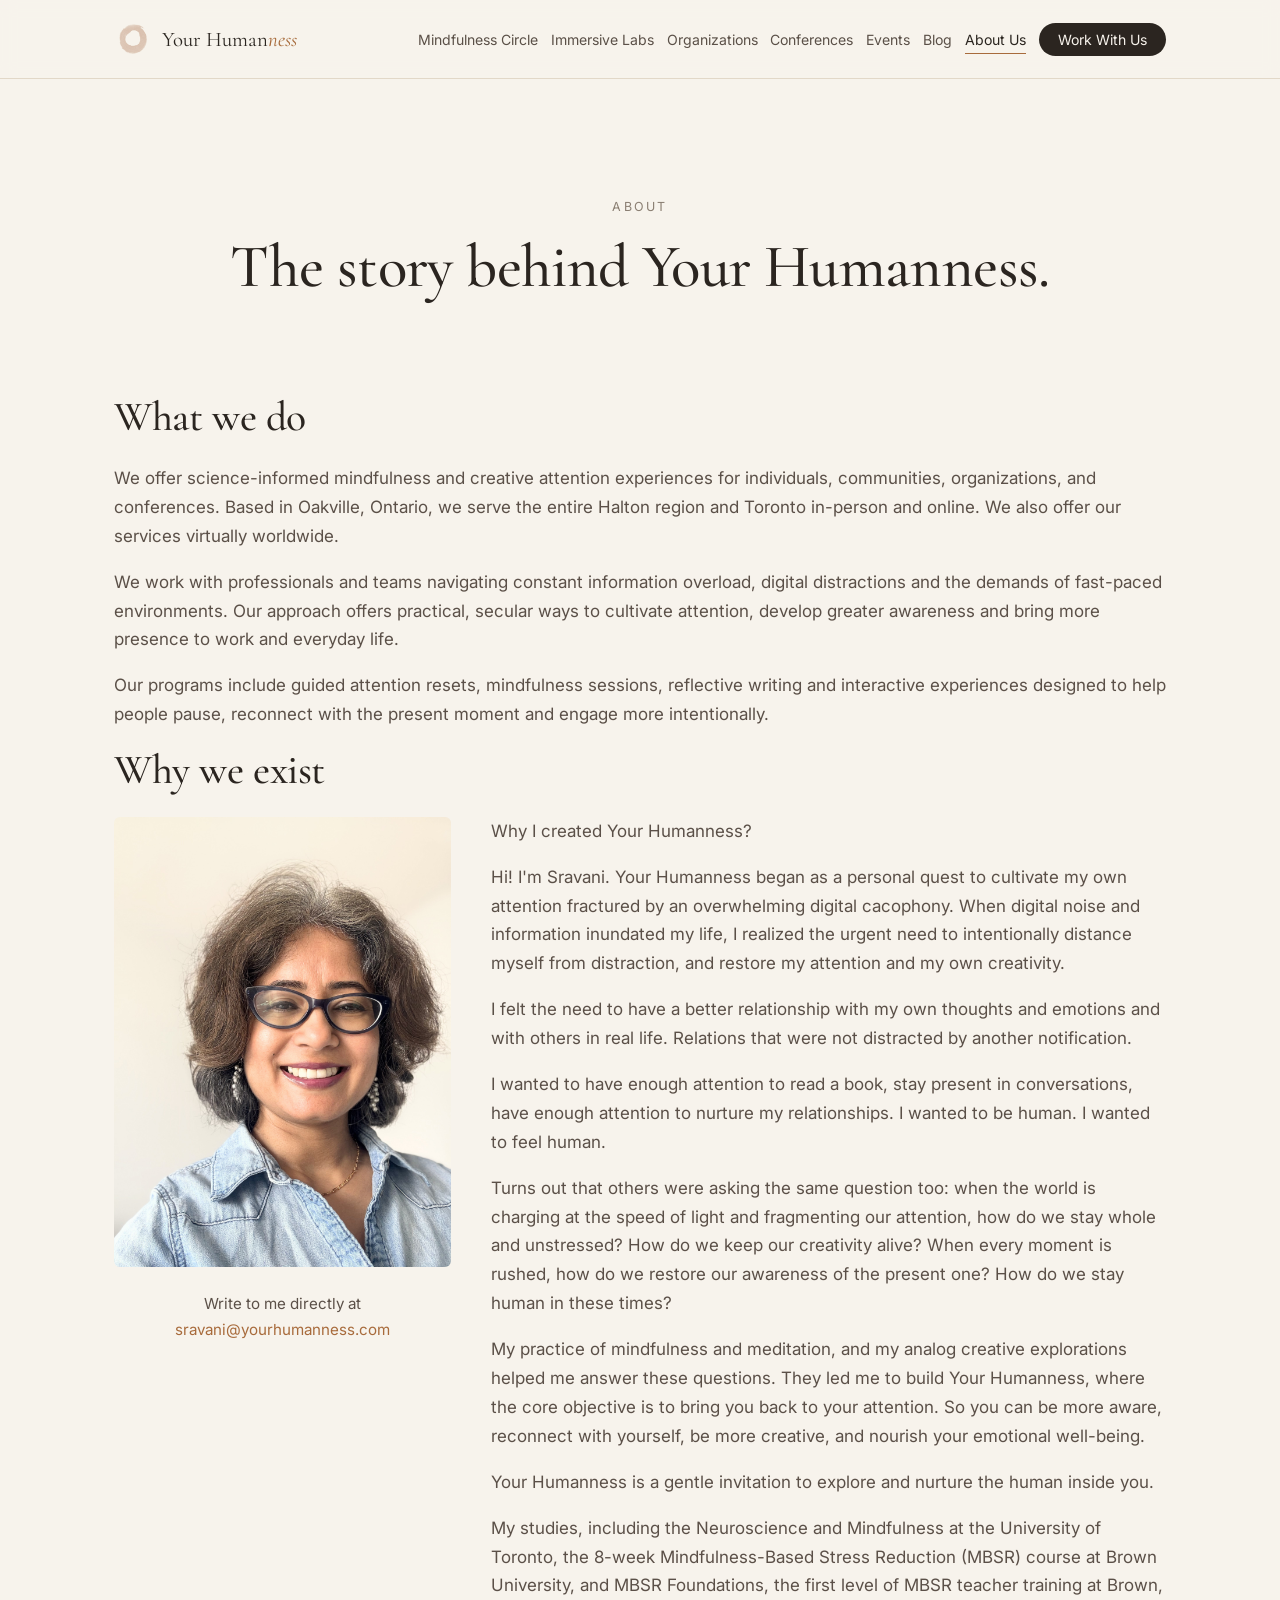
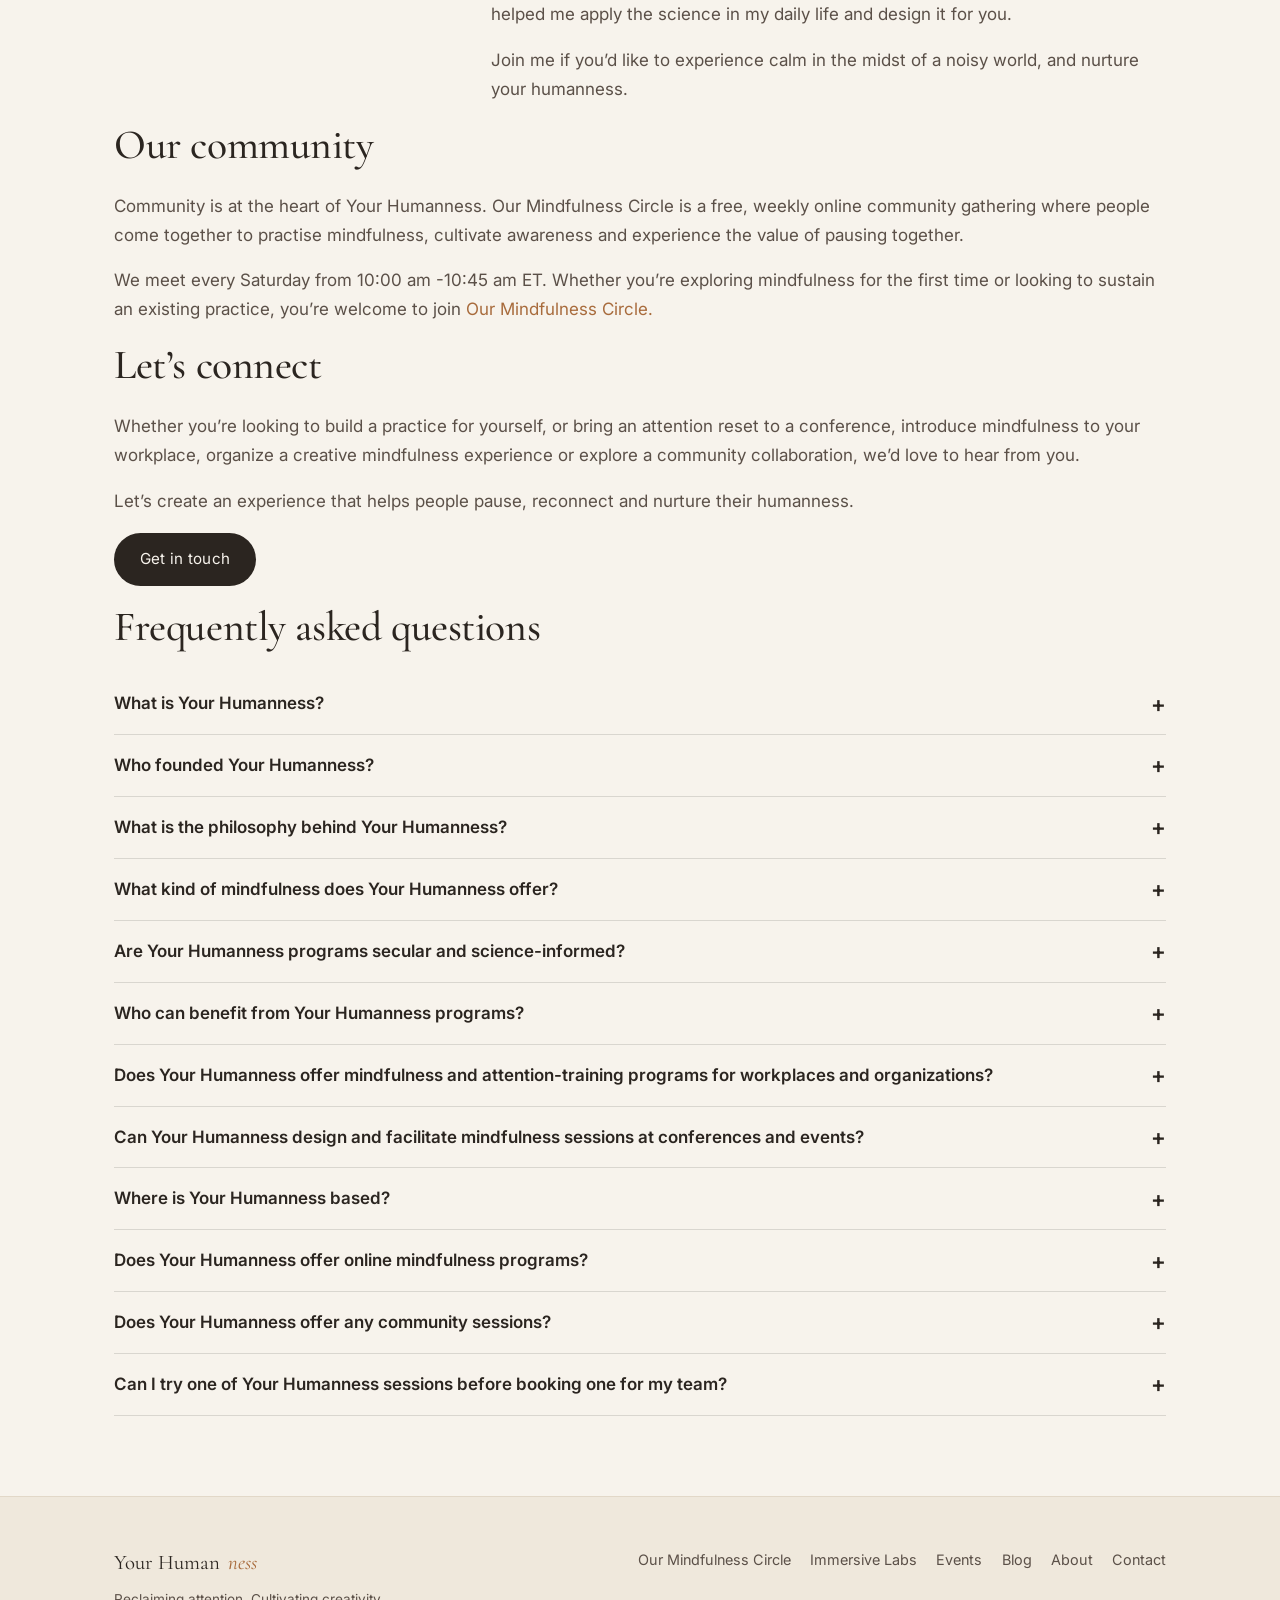
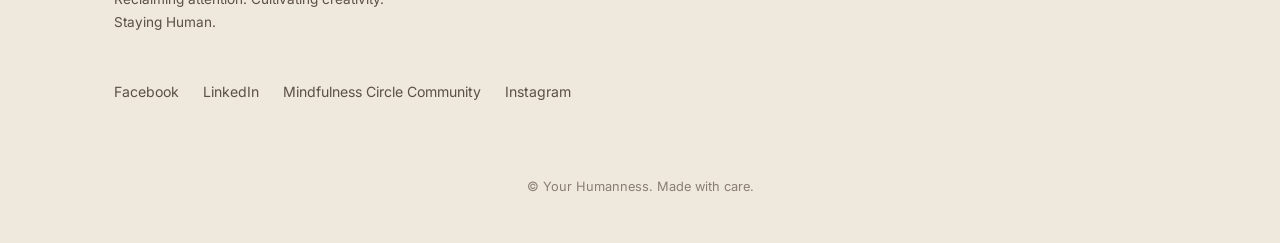
==== about.html @ 354a47ce "Add FAQ section to about.html Added FAQ section with multiple questions and answers about Your Human" ====
<!DOCTYPE html><html lang="en"><head>

  <!-- Google Tag Manager -->
<script>(function(w,d,s,l,i){w[l]=w[l]||[];w[l].push({'gtm.start':
new Date().getTime(),event:'gtm.js'});var f=d.getElementsByTagName(s)[0],
j=d.createElement(s),dl=l!='dataLayer'?'&l='+l:'';j.async=true;j.src=
'https://www.googletagmanager.com/gtm.js?id='+i+dl;f.parentNode.insertBefore(j,f);
})(window,document,'script','dataLayer','GTM-MCJ75NCN');</script>
<!-- End Google Tag Manager -->
  
<meta charset="utf-8"><meta name="viewport" content="width=device-width,initial-scale=1">
<link rel="icon" type="image/png" href="/favicon.png">
<link rel="apple-touch-icon" href="/favicon.png">
<title>About — Your Humanness</title>
<meta name="description" content="The story behind Your Humanness — a mindfulness and human skills practice rooted in neuroscience, analog creativity, and the belief that attention is the nucleus of human life.">
<link rel="preconnect" href="https://fonts.googleapis.com">
<link rel="preconnect" href="https://fonts.gstatic.com" crossorigin>
<link href="https://fonts.googleapis.com/css2?family=Cormorant+Garamond:ital,wght@0,400;0,500;1,400&family=Inter:wght@300;400;500&display=swap" rel="stylesheet">
<link rel="stylesheet" href="styles.css">
</head><body>
  <!-- Google Tag Manager (noscript) -->
<noscript><iframe src="https://www.googletagmanager.com/ns.html?id=GTM-MCJ75NCN"
height="0" width="0" style="display:none;visibility:hidden"></iframe></noscript>
<!-- End Google Tag Manager (noscript) -->
  
<nav class="nav"><div class="nav-inner">
<a href="index.html" class="brand">
  <img src="images/logo.png"
  alt="Your Humanness logo" 
  style="height:40px;width:40px;
         object-fit:contain;
         flex-shrink:0;">
  <span style="display:flex;
  flex-direction:column;
  justify-content:center;
  line-height:1.3">
    <span style="font-family:var(--serif);
    font-size:1.3rem;
    white-space:nowrap">Your Human<em>ness</em></span>
  </span>
</a>
<button class="nav-toggle" aria-label="Menu">≡</button>
<ul class="nav-links">
<li><a href="mindfulness-circle.html">Mindfulness Circle</a></li>
<li><a href="immersive-labs.html">Immersive Labs</a></li>
<li><a href="organizations.html">Organizations</a></li>
<li><a href="conferences.html">Conferences</a></li>
<li><a href="events.html">Events</a></li>
<li><a href="blog.html">Blog</a></li>
<li><a href="about.html">About Us</a></li>
<li><a href="work-with-us.html" class="nav-cta">Work With Us</a></li>
</ul></div></nav>

<header class="hero container">
  <span class="eyebrow">About</span>
  <h1>The story behind Your Humanness.</h1>
</header>

<!-- 1. WHAT WE DO -->
<section class="container">
  <h2>What we do</h2>
  <p>We offer science-informed mindfulness and creative attention experiences for individuals, communities, organizations, and conferences. Based in Oakville, Ontario, we serve the entire Halton region and Toronto in-person and online. We also offer our services virtually worldwide.</p>
  <p>We work with professionals and teams navigating constant information overload, digital distractions and the demands of fast-paced environments. Our approach offers practical, secular ways to cultivate attention, develop greater awareness and bring more presence to work and everyday life.</p>
  <p>Our programs include guided attention resets, mindfulness sessions, reflective writing and interactive experiences designed to help people pause, reconnect with the present moment and engage more intentionally.</p>
</section>

<!-- 2. WHY WE EXIST (founder photo + founder's note) -->
<section class="container">
  <h2>Why we exist</h2>
  <div class="about-grid">
    <div>
      <img src="images/IMG_2510.jpg"
           alt="Sravani Saha, founder of Your Humanness"
           style="width:100%;
                  border-radius:6px;
                  object-fit:cover;">
      <p style="margin-top:1rem;
                font-size:.95rem;
                color:var(--ink-soft);
                text-align:center">
        Write to me directly at <a href="mailto:sravani@yourhumanness.com">sravani@yourhumanness.com</a>
      </p>
    </div>
    <div>
      <p>Why I created Your Humanness?</p>
      <p>Hi! I'm Sravani. Your Humanness began as a personal quest to cultivate my own attention fractured by an overwhelming digital cacophony. When digital noise and information inundated my life, I realized the urgent need to intentionally distance myself from distraction, and restore my attention and my own creativity.</p>
      <p>I felt the need to have a better relationship with my own thoughts and emotions and with others in real life. Relations that were not distracted by another notification.</p>
      <p>I wanted to have enough attention to read a book, stay present in conversations, have enough attention to nurture my relationships. I wanted to be human. I wanted to feel human.</p>
      <p>Turns out that others were asking the same question too: when the world is charging at the speed of light and fragmenting our attention, how do we stay whole and unstressed? How do we keep our creativity alive? When every moment is rushed, how do we restore our awareness of the present one? How do we stay human in these times?</p>
      <p>My practice of mindfulness and meditation, and my analog creative explorations helped me answer these questions. They led me to build Your Humanness, where the core objective is to bring you back to your attention. So you can be more aware, reconnect with yourself, be more creative, and nourish your emotional well-being.</p>
      <p>Your Humanness is a gentle invitation to explore and nurture the human inside you.</p>
      <p>My studies, including the Neuroscience and Mindfulness at the University of Toronto, the 8-week Mindfulness-Based Stress Reduction (MBSR) course at Brown University, and MBSR Foundations, the first level of MBSR teacher training at Brown, helped me apply the science in my daily life and design it for you.</p>
      <p>Join me if you’d like to experience calm in the midst of a noisy world, and nurture your humanness.</p>
    </div>
  </div>
</section>

<!-- 3. OUR COMMUNITY -->
<section class="container">
  <h2>Our community</h2>
  <p>Community is at the heart of Your Humanness. Our Mindfulness Circle is a free, weekly online community gathering where people come together to practise mindfulness, cultivate awareness and experience the value of pausing together.</p>
  <p>We meet every Saturday from 10:00 am -10:45 am ET. Whether you’re exploring mindfulness for the first time or looking to sustain an existing practice, you’re welcome to join <a href="mindfulness-circle.html">Our Mindfulness Circle.</a></p>
  <!-- Optional: link "Our Mindfulness Circle" above to its page, e.g.-->
        
</section>


<!-- 4. LET'S CONNECT -->
<section class="container">
  <h2>Let’s connect</h2>
  <p>Whether you’re looking to build a practice for yourself, or bring an attention reset to a conference, introduce mindfulness to your workplace, organize a creative mindfulness experience or explore a community collaboration, we’d love to hear from you.</p>
  <p>Let’s create an experience that helps people pause, reconnect and nurture their humanness.</p>
  <!-- Replace "btn" with whatever button class your site already uses,
       and contact.html with your actual contact page filename -->
  <p><a class="btn" href="contact.html">Get in touch</a></p>
</section>

  <!-- FAQ SECTION GOES HERE (h2 "Frequently asked questions") -->

  <!--New FAQ -->
  <!-- FAQ -->
<section class="container faq">
  <h2>Frequently asked questions</h2>

  <details>
    <summary>What is Your Humanness?</summary>
    <p>Your Humanness helps people cultivate attention and stay human in a distracted world through science-informed mindfulness and creative attention practice. We offer evidence-based mindfulness programs and design experiences that encourage strengthening attention, creativity and more meaningful human connections. We work with individuals, organizations, conferences and communities.</p>
  </details>

  <details>
    <summary>Who founded Your Humanness?</summary>
    <p>Your Humanness was founded by Sravani Saha, whose personal exploration of mindfulness, meditation and analog creativity led her to examine the impact of digital distractions and information overload on human attention. Her personal endeavour to reclaim attention and creativity grew into an initiative to help others cultivate awareness, reconnect with themselves and nurture their humanness.</p>
  </details>

  <details>
    <summary>What is the philosophy behind Your Humanness?</summary>
    <p>At the heart of Your Humanness is the belief that attention is fundamental to how we experience life. Whether at work, in a conference, or simply in our daily life, the ability to pay attention defines how we grow, how we assimilate information, and shapes our relationship with ourselves and others. Through mindfulness and attention-practices, we invite people to strengthen, respond rather than react, and make room for creativity, connection and a more intentional way of living.</p>
  </details>

  <details>
    <summary>What kind of mindfulness does Your Humanness offer?</summary>
    <p>Your Humanness offers accessible, secular and science-informed mindfulness practices inspired by Mindfulness-Based Stress Reduction (MBSR). These include guided awareness practices, attention exercises, mindful listening, reflective writing and creative exploration. Our experiences are designed to help people develop greater focus, emotional well-being and develop human relationships in our personal and professional lives.</p>
  </details>

  <details>
    <summary>Are Your Humanness programs secular and science-informed?</summary>
    <p>Yes. Our programs are secular and informed by the science and practice of attention and mindfulness. They draw on established mindfulness approaches, including MBSR, and emphasize practical experiences that people can incorporate into everyday life. No religious or spiritual affiliation is required, and our programs are welcoming to people from all backgrounds.</p>
  </details>

  <details>
    <summary>Who can benefit from Your Humanness programs?</summary>
    <p>Our programs are designed for individuals, professionals, teams and communities navigating the demands of fast-paced, digitally connected lives. They can be particularly relevant for people experiencing information overload, constant distractions or difficulty making space for focused attention and meaningful connection. We also work with organizations and event organizers looking to introduce attentional reseets and intentional pauses into their environments. We're happy to work with non-profits and bring our experiences to them. Please <a href="work-with-us.html">Contact Us.</a></p>
  </details>

  <details>
    <summary>Does Your Humanness offer mindfulness and attention-training programs for workplaces and organizations?</summary>
    <p>Yes. Your Humanness works with organizations and teams to introduce practical mindfulness and attention practices into workplace experiences. Offerings can include guided mindfulness sessions, attention and focus resets, mindful communication and reflective creative activities. Experiences can be tailored to workplace growth and development initiatives, team gatherings, leadership offsites and organizational events.You can know more about our corporate offerings from the <a href="organizations.html">Organizations</a>section of our site.</p>
  </details>

  <details>
    <summary>Can Your Humanness design and facilitate mindfulness sessions at conferences and events?</summary>
    <p>Yes. Your Humanness offers guided attention resets and interactive mindfulness experiences that can be integrated into conferences, corporate events and gatherings. These can take the form of short guided pauses, present-moment awareness exercises or longer facilitated experiences. They are designed to give participants an opportunity to step away from information overload, reconnect with the present and return to the event with greater awareness. Please visit <a href="conferences.html">Conferences</a> for more details.</p>
  </details>

  <details>
    <summary>Where is Your Humanness based?</summary>
    <p>Your Humanness is based in Oakville, Ontario, Canada. We offer in-person experiences across Oakville, the Halton Region, Toronto, and the Greater Toronto Area, as well as virtual mindfulness programs and community sessions accessible to participants worldwide.</p>
  </details>

  <details>
    <summary>Does Your Humanness offer online mindfulness programs?</summary>
    <p>Yes. Your Humanness offers virtual mindfulness experiences for individuals, groups, organizations, events, and communities locally and beyond our local region. Please <a href="work-with-us.html">Contact Us.</a>. We also offer a free weekly online community gathering every Saturday from 10-10:45 am ET, <a href="mindfulness-circle.html">Our Mindfulness Circle,</a> that welcomes people interested in exploring and sustaining a mindfulness practice. </p>
  </details>

  <details>
    <summary>Does Your Humanness offer any community sessions?</summary>
    <p>Yes. Your Humanness offers a free weekly online community gathering every Saturday from 10-10:45 am ET called <a href="mindfulness-circle.html">Our Mindfulness Circle.</a> We welcome everyone interested in exploring and sustaining a mindfulness practice from the community.</p>
  </details>

  <details>
    <summary>Can I try one of Your Humanness sessions before booking one for my team?</summary>
    <p>Yes of course. While every program, and every experience we create is unique and designed with your motivation and with your team or audience in mind, you are welcome to experience our mindfulness approach by joining <a href="mindfulness-circle.html">Our Mindfulness Circle</a> which offers free weekly mindfulness sessions for the community. We meet every Saturday from 10:00 am -10:45 am ET, and we're happy to have you.</p>
  </details>
  </section>
  
<!-- FAQ -->
<!--<section class="container">
  <h2>Frequently asked questions</h2>

  <h3>What is Your Humanness?</h3>
  <p>Your Humanness helps people cultivate attention and stay human in a distracted world through science-informed mindfulness and creative attention practice. We offer evidence-based mindfulness programs and design experiences that encourage strengthening attention, creativity and more meaningful human connections. We work with individuals, organizations, conferences and communities.</p>

  <h3>Who founded Your Humanness?</h3>
  <p>Your Humanness was founded by Sravani Saha, whose personal exploration of mindfulness, meditation and analog creativity led her to examine the impact of digital distractions and information overload on human attention. Her personal endeavour to reclaim attention and creativity grew into an initiative to help others cultivate awareness, reconnect with themselves and nurture their humanness.</p>

  <h3>What is the philosophy behind Your Humanness?</h3>
  <p>At the heart of Your Humanness is the belief that attention is fundamental to how we experience life. Whether at work, in a conference, or simply in our daily life, the ability to pay attention defines how we grow, how we assimilate information, and shapes our relationship with ourselves and others. Through mindfulness and attention-practices, we invite people to strengthen, respond rather than react, and make room for creativity, connection and a more intentional way of living.</p>

  <h3>What kind of mindfulness does Your Humanness offer?</h3>
  <p>Your Humanness offers accessible, secular and science-informed mindfulness practices inspired by Mindfulness-Based Stress Reduction (MBSR). These include guided awareness practices, attention exercises, mindful listening, reflective writing and creative exploration. Our experiences are designed to help people develop greater focus, emotional well-being and develop human relationships in our personal and professional lives.</p>

  <h3>Are Your Humanness programs secular and science-informed?</h3>
  <p>Yes. Our programs are secular and informed by the science and practice of attention and mindfulness. They draw on established mindfulness approaches, including MBSR, and emphasize practical experiences that people can incorporate into everyday life. No religious or spiritual affiliation is required, and our programs are welcoming to people from all backgrounds.</p>

  <h3>Who can benefit from Your Humanness programs?</h3>
  <p>Our programs are designed for individuals, professionals, teams and communities navigating the demands of fast-paced, digitally connected lives. They can be particularly relevant for people experiencing information overload, constant distractions or difficulty making space for focused attention and meaningful connection. We also work with organizations and event organizers looking to introduce mindfulness and intentional pauses into their environments.</p>

  <h3>Does Your Humanness offer mindfulness and attention-training programs for workplaces and organizations?</h3>
  <p>Yes. Your Humanness works with organizations and teams to introduce practical mindfulness and attention practices into workplace experiences. Offerings can include guided mindfulness sessions, attention and focus resets, mindful communication and reflective creative activities. Experiences can be tailored to workplace growth and development initiatives, team gatherings, leadership offsites and organizational events.You can know more about our corporate offerings from the <a href="organizations.html">Conferences</a> https://www.yourhumanness.com/</p> 

  <h3>Can Your Humanness design and facilitate mindfulness sessions at conferences and events?</h3>
  <p>Yes. Your Humanness offers guided attention resets and interactive mindfulness experiences that can be integrated into conferences, corporate events and gatherings. These can take the form of short guided pauses, present-moment awareness exercises or longer facilitated experiences. They are designed to give participants an opportunity to step away from information overload, reconnect with the present and return to the event with greater awareness. Please visit <a href="conferences.html">Conferences</a></p>

  <h3>Where is Your Humanness based?</h3>
  <p>Your Humanness is based in Oakville, Ontario, Canada. We offer in-person experiences across Oakville, the Halton Region, Toronto and the Greater Toronto Area, as well as virtual mindfulness programs and community sessions accessible to participants worldwide.</p>

  <h3>Does Your Humanness offer online mindfulness programs?</h3>
  <p>Yes. Your Humanness offers virtual mindfulness experiences for individuals, groups and organizations. Our Mindfulness Circle, a free weekly online community gathering, welcomes people interested in exploring and sustaining a mindfulness practice. We also offer virtual experiences and collaborations for organizations and communities beyond our local region.</p>
</section>-->
<!--<header class="hero container">
<span class="eyebrow">About</span>
<h1>The story behind Your Humanness.</h1>
</header>

<section class="container">
<div class="about-grid">
<div>
<img src="images/IMG_2510.jpg" 
alt="Sravani Saha — Your Humanness" 
style="width:100%;
       border-radius:6px;
       object-fit:cover;">
<p style="margin-top:1rem;
font-size:.95rem;
color:var(--ink-soft);
text-align:center">
Write to me directly at <a href="mailto:sravani@yourhumanness.com">sravani@yourhumanness.com</a>
</p>
</div>
<div>
<h2>Hi, I'm Sravani.</h2>
<p>Your Humanness began as a personal quest to cultivate my own attention fractured by an overwhelming digital cacophony. When digital noise and information inundated my life, I realized the urgent need to intentionally distance myself from distraction, and restore my attention and my own creativity.</p>
<p>I felt the need to have a better relationship with my own thoughts and emotions and with others in real life. Relations that were not distracted by another notification.</p>
<p>I wanted to have enough attention to read a book, stay present in conversations, have enough attention to nurture my relationships. I wanted to be human. I wanted to feel human.</p>
<p>Turns out that others were asking the same question too: when the world is charging at the speed of light and fragmenting our attention, how do we stay whole and unstressed? How do we keep our creativity alive? When every moment is rushed, how do we restore our awareness of the present one? How do we stay human in these times?</p>
<p>My practice of mindfulness and meditation, and my analog creative explorations helped me answer these questions. They led me to build Your Humanness, where the core objective is to bring you back to your attention. So you can be more aware, reconnect with yourself, be more creative, and nourish your emotional well-being.</p>
<p>Your Humanness is a gentle invitation to explore and nurture the human inside you.</p>
<p>My education in Neuroscience and Mindfulness from the University of Toronto, and in MBSR (Mindfulness Based Stress Reduction) along with Facilitator Credentials from Brown University empowered me to apply the science into my daily life and design it for you.</p>
<p>Join me if you’d like to experience calm in the midst of a noisy world, and nurture your humanness.</p>
<p>We offer science-informed mindfulness and creative attention-training practice for organizations, conferences and communities. Based out of Oakville, Ontario, we serve the entire Halton region and Toronto in-person and online. We also offer our services virtually worldwide.</p>
<p>Community is at the heart of what we do, and Our Mindfulness Circle, a free weekly online community mindfulness session is a testament to it.</p>
<p>We work with high-performing professionals and teams who feel stretched thin by constant information overload, and who want a practical, secular way to rebuild focus, calm and presence.</p>
<p>Our programs include guided attention resets, mindfulness sessions, reflective writing and interactive experiences designed to help people pause, reconnect with the present moment and engage more intentionally.</p>
<p>We're happy to hear from you and excited to design an experience for you or for your team.</p>
  
</div>
</div>
</section>-->

<!--Commenting out for testing  -->
<!--<h2>Hi, I'm Sravani.</h2>
<p>Your Humanness began as a personal quest to cultivate my own attention fractured by an overwhelming digital cacophony, and as a way to cultivate a better relationship with my own thoughts and emotions. </p>
<p>My practice of mindfulness and meditation, and my creative explorations led me to answer the question I faced frequently from others: in a world that’s charging ahead at the speed of light and fragmenting our attention, how do we stay whole?</p>
<p> How do we keep the essence of being human alive: our creativity, our listening skills, and our deeper relationships? In a world when every moment is rushed, how do we restore our awareness of the present one?</p>
<p>My education in Neuroscience and Mindfulness from the University of Toronto, and in MBSR (Mindfulness Based Stress Reduction) from Brown University empowered me to apply the science into my daily life and design it for yours.</p>
<p>In a world where our attention is heavily clawed at and commoditized beyond imagination, Your Humanness is a gentle invitation to explore the human inside you, and nurture it.</p>
<p>Join me if you’d like to experience calm in the midst of a noisy world, and nourish your humanness.</p>
</div>
</div>
</section>-->

<footer><div class="foot-inner">
<div><a href="index.html" class="brand">Your Human<em>ness</em></a>
<p style="font-size:.85rem;margin-top:.5rem;max-width:280px">Reclaiming attention. Cultivating creativity. Staying Human.</p></div>
<ul class="foot-links">
<li><a href="mindfulness-circle.html">Our Mindfulness Circle</a></li>
<li><a href="immersive-labs.html">Immersive Labs</a></li>
<li><a href="events.html">Events</a></li>
<li><a href="blog.html">Blog</a></li>
<li><a href="about.html">About</a></li>
<li><a href="contact.html">Contact</a></li>
</ul>
<!-- Social Links -->
<div style="display:flex;justify-content:center;
gap:1.5rem;flex-wrap:wrap;margin-bottom:1rem">
  <a href="https://www.facebook.com/yourhumanness" 
  target="_blank" rel="noopener noreferrer"
  style="color:var(--ink-soft);font-size:.88rem;
  border:none;">Facebook</a>

  <a href="https://www.linkedin.com/company/yourhumanness/" 
  target="_blank" rel="noopener noreferrer"
  style="color:var(--ink-soft);font-size:.88rem;
  border:none;">LinkedIn</a>

  <a href="https://www.facebook.com/groups/ourmindfulnesscircle" 
  target="_blank" rel="noopener noreferrer"
  style="color:var(--ink-soft);font-size:.88rem;
  border:none;">Mindfulness Circle Community</a>

  <a href="https://www.instagram.com/yourhumanness" 
  target="_blank" rel="noopener noreferrer"
  style="color:var(--ink-soft);font-size:.88rem;
  border:none;">Instagram</a>
</div>

<p class="copy">© Your Humanness. Made with care.</p>
</div></footer>
<script src="script.js"></script></body></html>
---- styles.css ----
/* Your Humanness — calm, warm, grounded */
:root{
  --bg:#f7f3ec;
  --bg-alt:#efe8dc;
  --ink:#2b2520;
  --ink-soft:#5b5048;
  --muted:#8a7e72;
  --accent:#a86b3c;
  --accent-soft:#c98e5e;
  --line:#e2d8c8;
  --card:#fffaf2;
  --max:1100px;
  --serif:"Cormorant Garamond","Garamond",Georgia,serif;
  --sans:"Inter","Helvetica Neue",system-ui,-apple-system,sans-serif;
}
*{box-sizing:border-box}
html{scroll-behavior:smooth}
body{
  margin:0;
  font-family:var(--sans);
  font-size:17px;
  line-height:1.7;
  color:var(--ink);
  background:var(--bg);
  -webkit-font-smoothing:antialiased;
}
h1,h2,h3,h4{font-family:var(--serif);font-weight:500;letter-spacing:-.01em;color:var(--ink);margin:0 0 .5em}
h1{font-size:clamp(2.4rem,5vw,3.8rem);line-height:1.1}
h2{font-size:clamp(1.8rem,3.4vw,2.6rem);line-height:1.2}
h3{font-size:1.35rem}
p{margin:0 0 1em;color:var(--ink-soft)}
a{color:var(--accent);text-decoration:none;border-bottom:1px solid transparent;transition:border-color .2s}
a:hover{border-color:var(--accent)}
.container{max-width:var(--max);margin:0 auto;padding:0 1.5rem}
.eyebrow{font-family:var(--sans);font-size:.78rem;text-transform:uppercase;letter-spacing:.18em;color:var(--muted);margin-bottom:1rem;display:inline-block}

/* Nav */
.nav{
  position:sticky;top:0;z-index:50;
  background:rgba(247,243,236,.92);
  backdrop-filter:blur(8px);
  border-bottom:1px solid var(--line);
}
.nav-inner{
  max-width:var(--max);margin:0 auto;
  display:flex;align-items:center;justify-content:space-between;
  padding:1.2rem 1.5rem;
}
.brand{font-family:var(--serif);font-size:1.3rem;color:var(--ink);border:none}
.brand em{font-style:italic;color:var(--accent)}
.brand {
  display: flex;
  align-items: center;
  gap: .5rem;
  border: none;
  white-space: nowrap;
  flex-shrink: 0;
}
.brand-sub {
  display: block;
  font-family: var(--sans);
  font-size: .8rem;
  letter-spacing: .12em;
  text-transform: lowercase;
  line-height: 1.2;
  color: var(--muted);
  font-style: normal;
  white-space: nowrap;
}

.nav-links{display:flex;gap:.8rem;flex-wrap:wrap;list-style:none;margin:0;padding:0}
.nav-links a{
  color:var(--ink-soft);font-size:.88rem;border:none;
  padding:.3rem 0;border-bottom:1px solid transparent;
}
.nav-links a:hover,.nav-links a.active{color:var(--ink);border-bottom-color:var(--accent)}
.nav-toggle{display:none;background:none;border:none;font-size:1.5rem;color:var(--ink);cursor:pointer}

/* Sections */
section{padding:5rem 0}
.section-tight{padding:3.5rem 0}
.section-alt{background:var(--bg-alt)}
.center{text-align:center}
.lede{font-size:1.2rem;max-width:640px;margin:0 auto 2rem;color:var(--ink-soft)}

/* Hero */
.hero{padding:7rem 0 5rem;text-align:center}
.hero h1{max-width:900px;margin:0 auto .8rem}
.hero .sub{max-width:620px;margin:0 auto 2.2rem;font-size:1.2rem;color:var(--ink-soft)}

/* Cards */
.cards{display:grid;grid-template-columns:repeat(auto-fit,minmax(260px,1fr));gap:1.5rem;margin-top:2.5rem}
.card{
  background:var(--card);
  border:1px solid var(--line);
  border-radius:6px;
  padding:2rem 1.6rem;
  transition:transform .25s ease, box-shadow .25s ease;
  display:flex;flex-direction:column;
}
.card:hover{transform:translateY(-3px);box-shadow:0 12px 30px -18px rgba(43,37,32,.25)}
.card h3{margin-bottom:.6rem;font-family:var(--serif)}
.card p{flex:1}
.card a.more{margin-top:.8rem;font-size:.92rem;border:none;color:var(--accent)}
.card a.more:after{content:" →"}

/* Buttons */
.btn{
  display:inline-block;
  font-family:var(--sans);
  background:var(--ink);
  color:var(--bg);
  padding:.85rem 1.6rem;
  border-radius:999px;
  border:none;
  font-size:.95rem;
  letter-spacing:.02em;
  cursor:pointer;
  transition:background .2s;
}
.btn:hover{background:var(--accent);border:none}
.btn-outline{
  background:transparent;color:var(--ink);border:1px solid var(--ink);
}
.btn-outline:hover{background:var(--ink);color:var(--bg)}

/* Forms */
form{max-width:560px;margin:0 auto}
.field{margin-bottom:1.2rem;text-align:left}
label{display:block;font-size:.88rem;color:var(--ink);margin-bottom:.4rem}
input[type=text],input[type=email],select,textarea{
  width:100%;
  padding:.8rem 1rem;
  font-family:var(--sans);font-size:1rem;
  background:var(--card);
  border:1px solid var(--line);
  border-radius:4px;
  color:var(--ink);
}
input:focus,select:focus,textarea:focus{outline:none;border-color:var(--accent)}
textarea{min-height:140px;resize:vertical}
.checks{display:flex;flex-direction:column;gap:.5rem}
.checks label{display:flex;align-items:center;gap:.6rem;font-size:.95rem;color:var(--ink-soft);cursor:pointer}
.checks input{width:auto}

/* Email signup */
.signup{
  background:var(--bg-alt);
  padding:3.5rem 1.5rem;
  border-radius:8px;
  text-align:center;
  margin:3rem 0;
}
.signup form{display:flex;gap:.6rem;max-width:440px;margin:1.5rem auto 0}
.signup input{flex:1}
@media(max-width:520px){.signup form{flex-direction:column}}

/* Trust bar */
.trust{
  display:flex;justify-content:center;align-items:center;
  gap:2.5rem;flex-wrap:wrap;
  padding:2rem 0;
  border-top:1px solid var(--line);border-bottom:1px solid var(--line);
  color:var(--muted);font-size:.85rem;letter-spacing:.1em;text-transform:uppercase;
}

/* Embed placeholder */
.embed-placeholder{
  background:var(--card);
  border:1px dashed var(--line);
  border-radius:6px;
  padding:3rem 1.5rem;
  text-align:center;
  color:var(--muted);
  font-size:.95rem;
}

/* Two-up split */
.split{display:grid;grid-template-columns:1fr;gap:3rem}
@media(min-width:760px){.split{grid-template-columns:1fr 1fr;gap:4rem}}
.divider{height:1px;background:var(--line);margin:4rem 0}

/* Blog */
.posts{display:grid;gap:2rem;margin-top:2rem}
.post{padding:2rem 0;border-bottom:1px solid var(--line)}
.post:last-child{border-bottom:none}
.post .meta{font-size:.8rem;color:var(--muted);text-transform:uppercase;letter-spacing:.12em;margin-bottom:.5rem}
.post h3{font-size:1.6rem;margin-bottom:.5rem}

/* Events */
.events{list-style:none;padding:0;margin:2rem 0 0}
.events li{
  display:flex;justify-content:space-between;align-items:center;
  padding:1.2rem 0;border-bottom:1px solid var(--line);gap:1rem;flex-wrap:wrap;
}
.events .when{color:var(--muted);font-size:.9rem}

/* About */
.about-grid{display:grid;grid-template-columns:1fr;gap:2.5rem;align-items:start}
@media(min-width:720px){.about-grid{grid-template-columns:1fr 2fr}}
.photo-placeholder{
  aspect-ratio:1/1.15;
  background:linear-gradient(135deg,var(--bg-alt),var(--line));
  border-radius:6px;
  display:flex;align-items:center;justify-content:center;
  color:var(--muted);font-size:.9rem;
}

/* Footer */
footer{
  background:var(--bg-alt);
  padding:3rem 0 2rem;margin-top:5rem;
  border-top:1px solid var(--line);
}
.foot-inner{
  max-width:var(--max);margin:0 auto;padding:0 1.5rem;
  display:flex;justify-content:space-between;align-items:flex-start;gap:2rem;flex-wrap:wrap;
}
.foot-links{display:flex;gap:1.2rem;flex-wrap:wrap;list-style:none;padding:0;margin:0}
.foot-links a{color:var(--ink-soft);font-size:.9rem;border:none}
.foot-links a:hover{color:var(--accent)}
.copy{font-size:.8rem;color:var(--muted);margin-top:1.5rem;text-align:center;width:100%}

/* Mobile nav */
@media(max-width:1000px){
  .nav-toggle{display:block}
  .nav-links{
    display:none;
    position:absolute;top:100%;left:0;right:0;
    flex-direction:column;gap:0;
    background:var(--bg);
    border-bottom:1px solid var(--line);
    padding:1rem 1.5rem;
  }
  .nav-links.open{display:flex}
  .nav-links li{padding:.5rem 0;border-bottom:1px solid var(--line)}
  .nav-links li:last-child{border:none}
  .nav-inner{position:relative}
  .nav-links a{white-space:nowrap}
}
/* Mobile Optimization for Hero Section */
@media (max-width: 768px) {
  .hero {
    /* Reduces the massive top/bottom padding so the content lifts up on small screens */
    padding: 4rem 1.2rem 3rem; 
  }

  .hero h1 {
    /* Drops the minimum font size so it sits elegantly on a phone screen */
    font-size: clamp(1.8rem, 7vw, 2.4rem);
    line-height: 1.25;
    margin-bottom: 1rem;
  }

  .hero .sub {
    /* Slightly reduces the subtitle font size (around 16px) for better readability */
    font-size: 1rem;
    line-height: 1.5;
    margin-bottom: 1.8rem;
  }
}

/* Nav call-to-action button */
.nav-links a.nav-cta{
  background:var(--ink);
  color:var(--bg);
  padding:.5rem 1.2rem;
  border-radius:999px;
  border:none;
}
.nav-links a.nav-cta:hover,
.nav-links a.nav-cta.active{
  background:var(--accent);
  color:var(--bg);
  border:none;
}
@media(min-width:1001px){
  .nav-links{align-items:center}
}

.faq details {
  border-bottom: 1px solid rgba(0, 0, 0, .12);
  padding: 1rem 0;
}
.faq summary {
  cursor: pointer;
  font-weight: 600;
  list-style: none;          /* hides the default triangle */
  display: flex;
  justify-content: space-between;
  align-items: center;
  gap: 1rem;
}
.faq summary::-webkit-details-marker { display: none; }  /* Safari */
.faq summary::after {
  content: "+";
  font-size: 1.4rem;
  line-height: 1;
}
.faq details[open] summary::after {
  content: "−";
}
.faq details p {
  margin: .75rem 0 0;
}
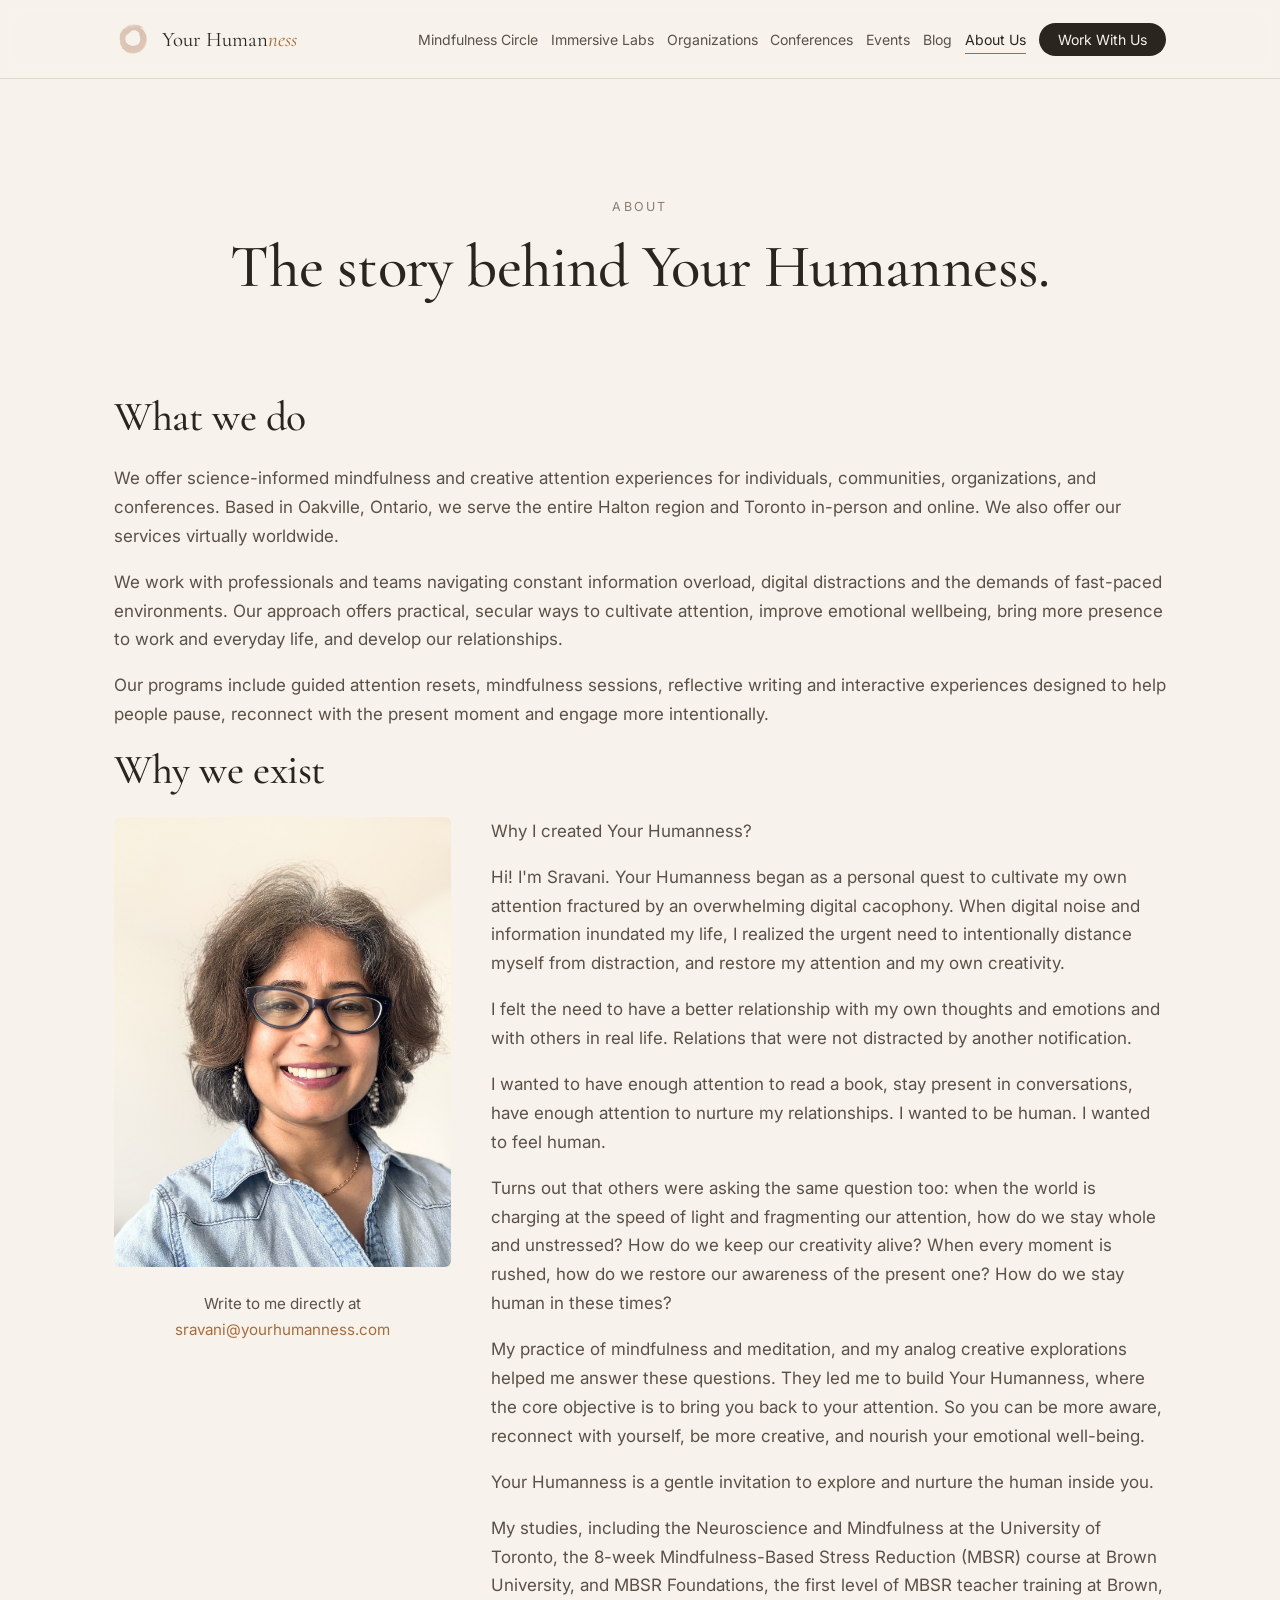
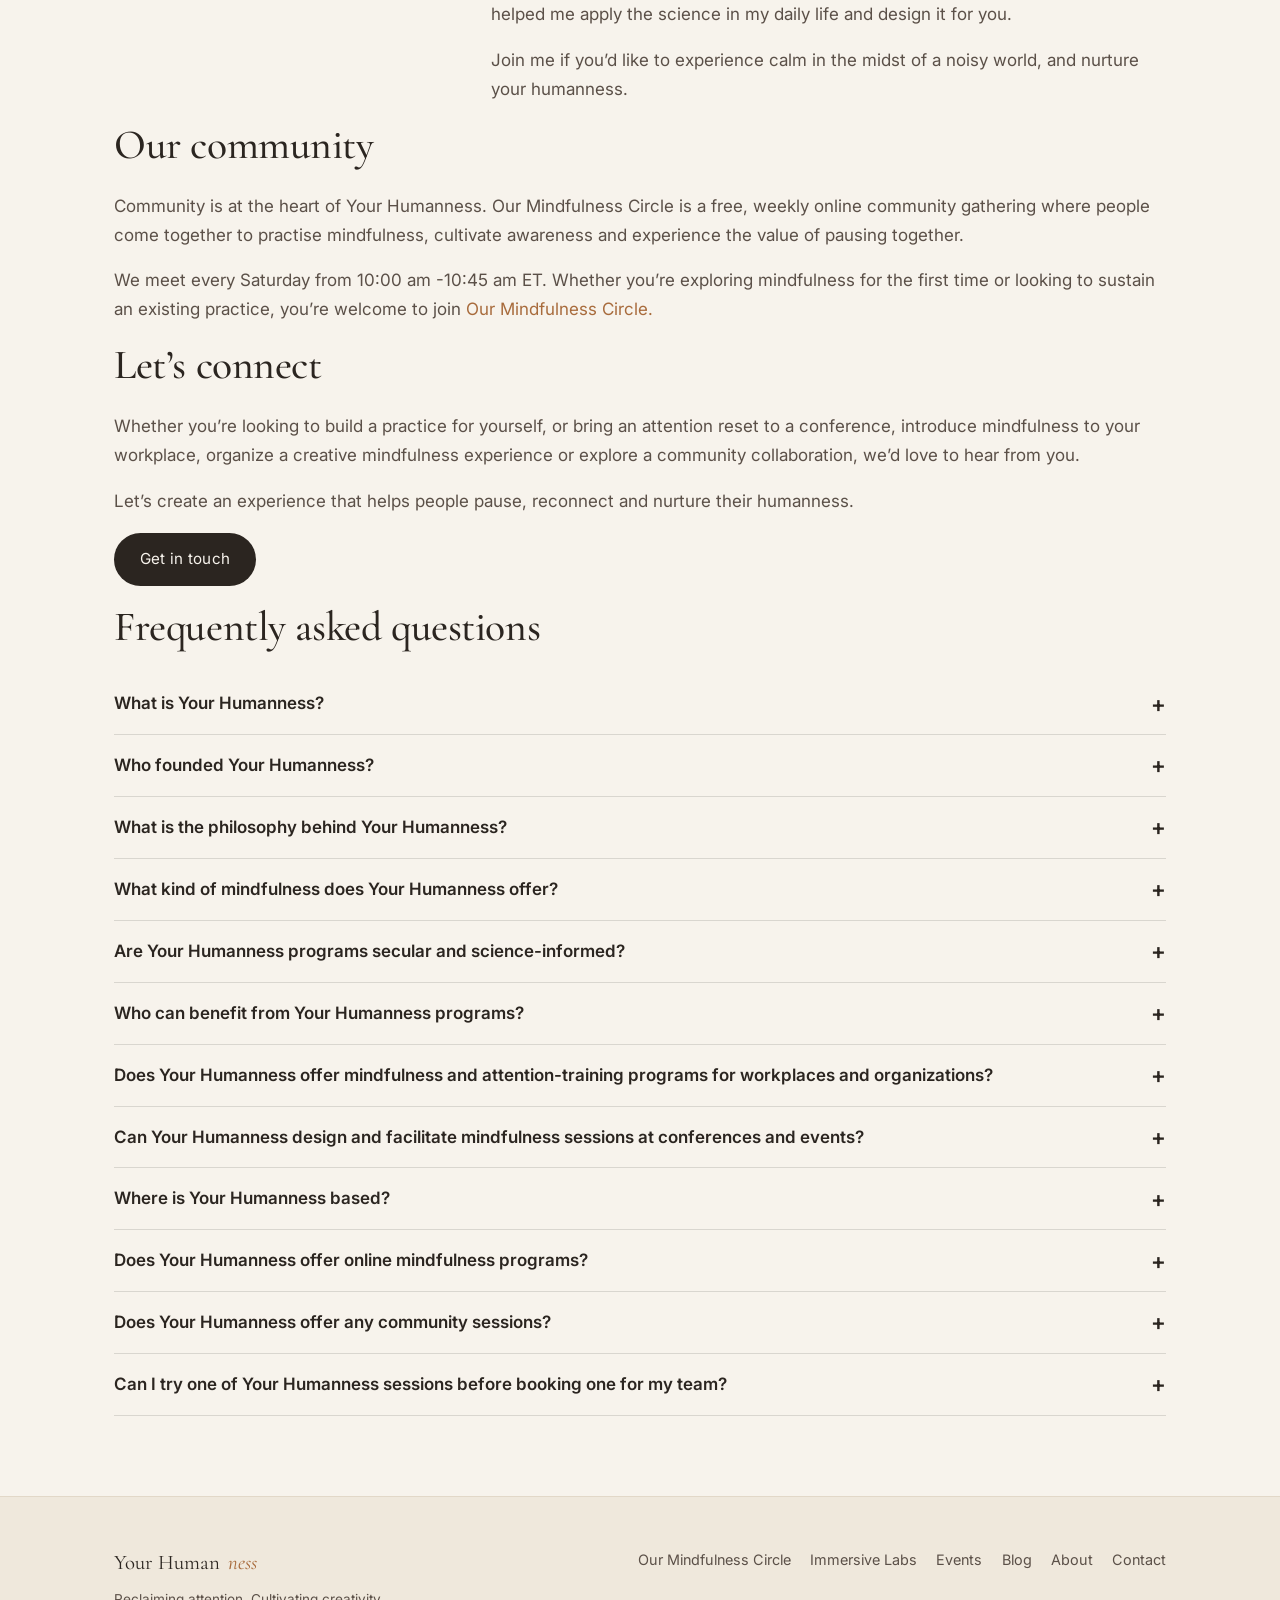
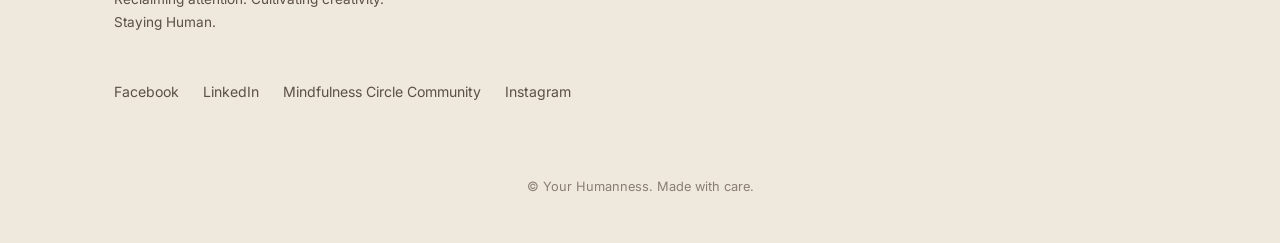
==== commit 05f07357: "Enhance service description in about.html Updated the description of services to include improving e" ====
--- a/about.html
+++ b/about.html
@@ -60,7 +60,7 @@
 <section class="container">
   <h2>What we do</h2>
   <p>We offer science-informed mindfulness and creative attention experiences for individuals, communities, organizations, and conferences. Based in Oakville, Ontario, we serve the entire Halton region and Toronto in-person and online. We also offer our services virtually worldwide.</p>
-  <p>We work with professionals and teams navigating constant information overload, digital distractions and the demands of fast-paced environments. Our approach offers practical, secular ways to cultivate attention, develop greater awareness and bring more presence to work and everyday life.</p>
+  <p>We work with professionals and teams navigating constant information overload, digital distractions and the demands of fast-paced environments. Our approach offers practical, secular ways to cultivate attention, improve emotional wellbeing, bring more presence to work and everyday life, and develop our relationships.</p>
   <p>Our programs include guided attention resets, mindfulness sessions, reflective writing and interactive experiences designed to help people pause, reconnect with the present moment and engage more intentionally.</p>
 </section>
 
@@ -154,7 +154,7 @@
 
   <details>
     <summary>Does Your Humanness offer mindfulness and attention-training programs for workplaces and organizations?</summary>
-    <p>Yes. Your Humanness works with organizations and teams to introduce practical mindfulness and attention practices into workplace experiences. Offerings can include guided mindfulness sessions, attention and focus resets, mindful communication and reflective creative activities. Experiences can be tailored to workplace growth and development initiatives, team gatherings, leadership offsites and organizational events.You can know more about our corporate offerings from the <a href="organizations.html">Organizations</a>section of our site.</p>
+    <p>Yes. Your Humanness works with organizations and teams to introduce practical mindfulness and attention practices into workplace experiences. Offerings can include guided mindfulness sessions, attention and focus resets, mindful communication and reflective creative activities. Experiences can be tailored to workplace growth and development initiatives, team gatherings, leadership offsites and organizational events. You can know more about our corporate offerings from the <a href="organizations.html">Organizations </a>section of our site.</p>
   </details>
 
   <details>
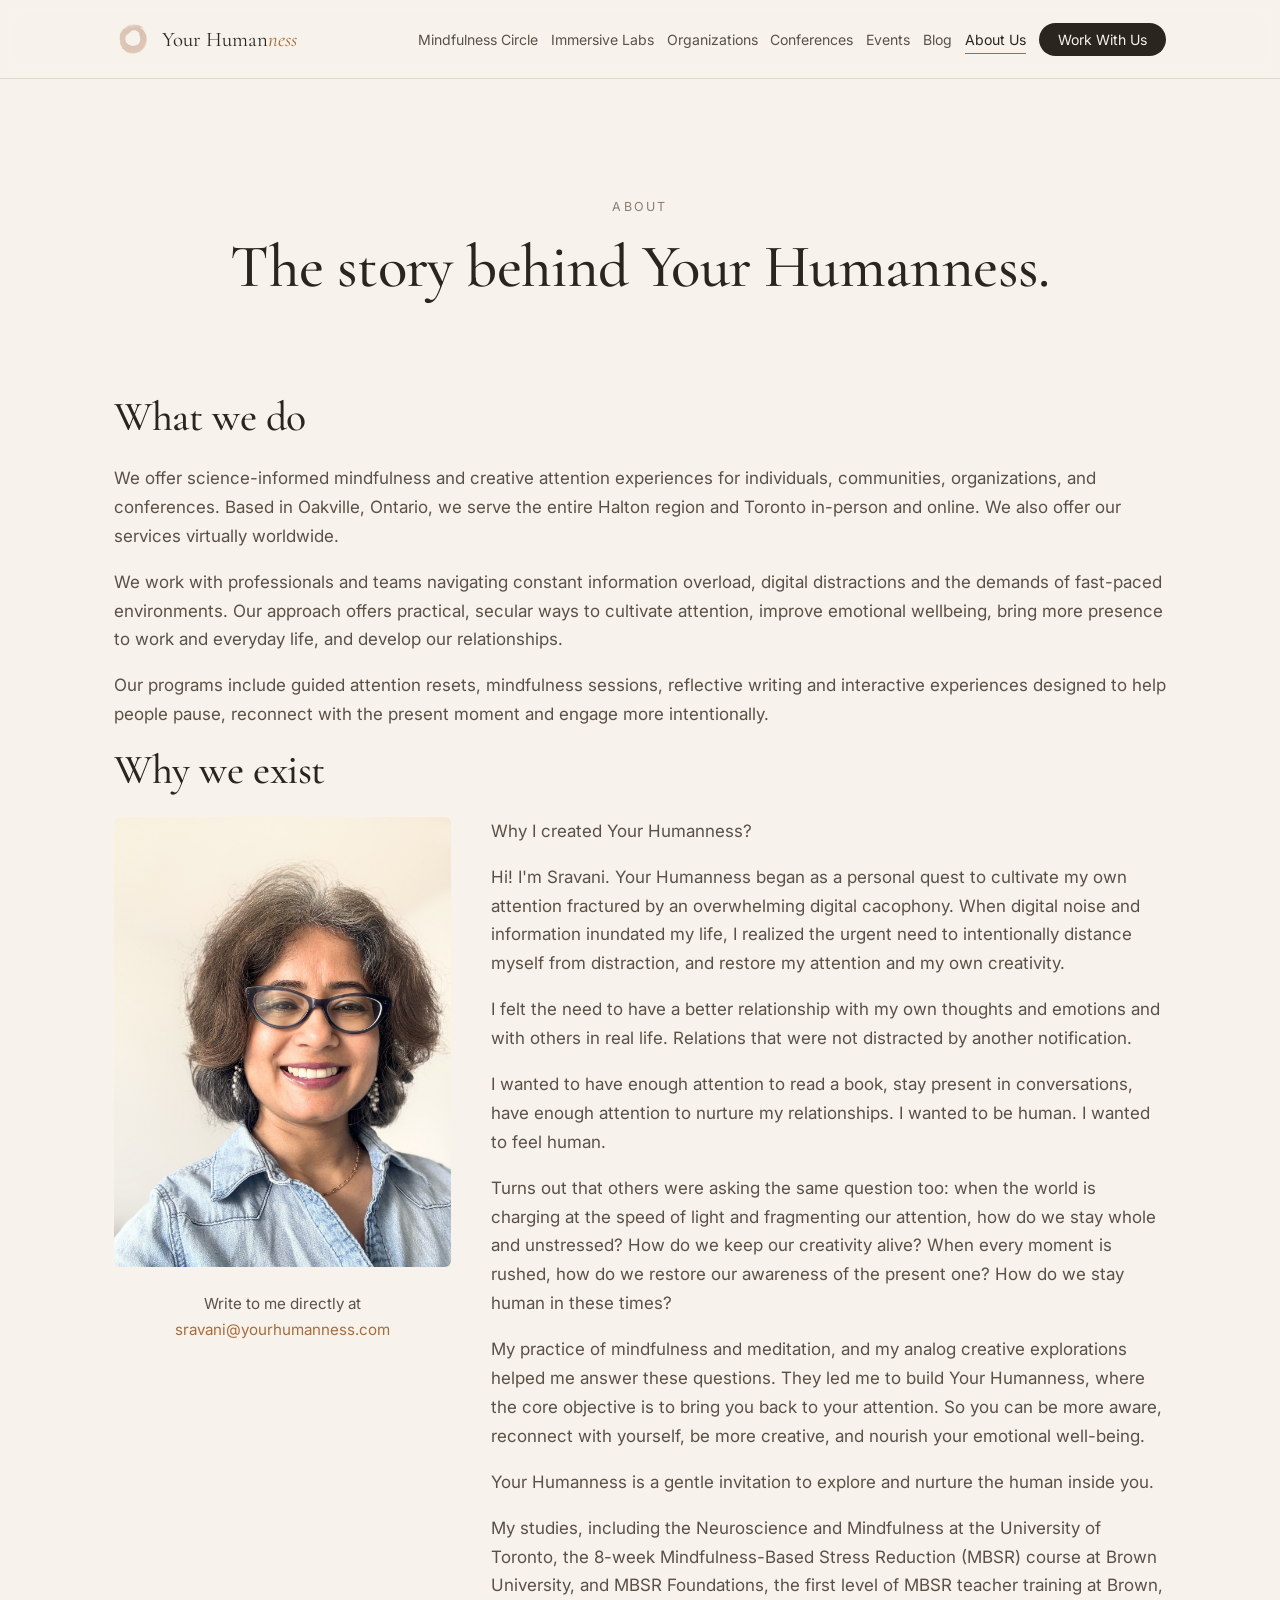
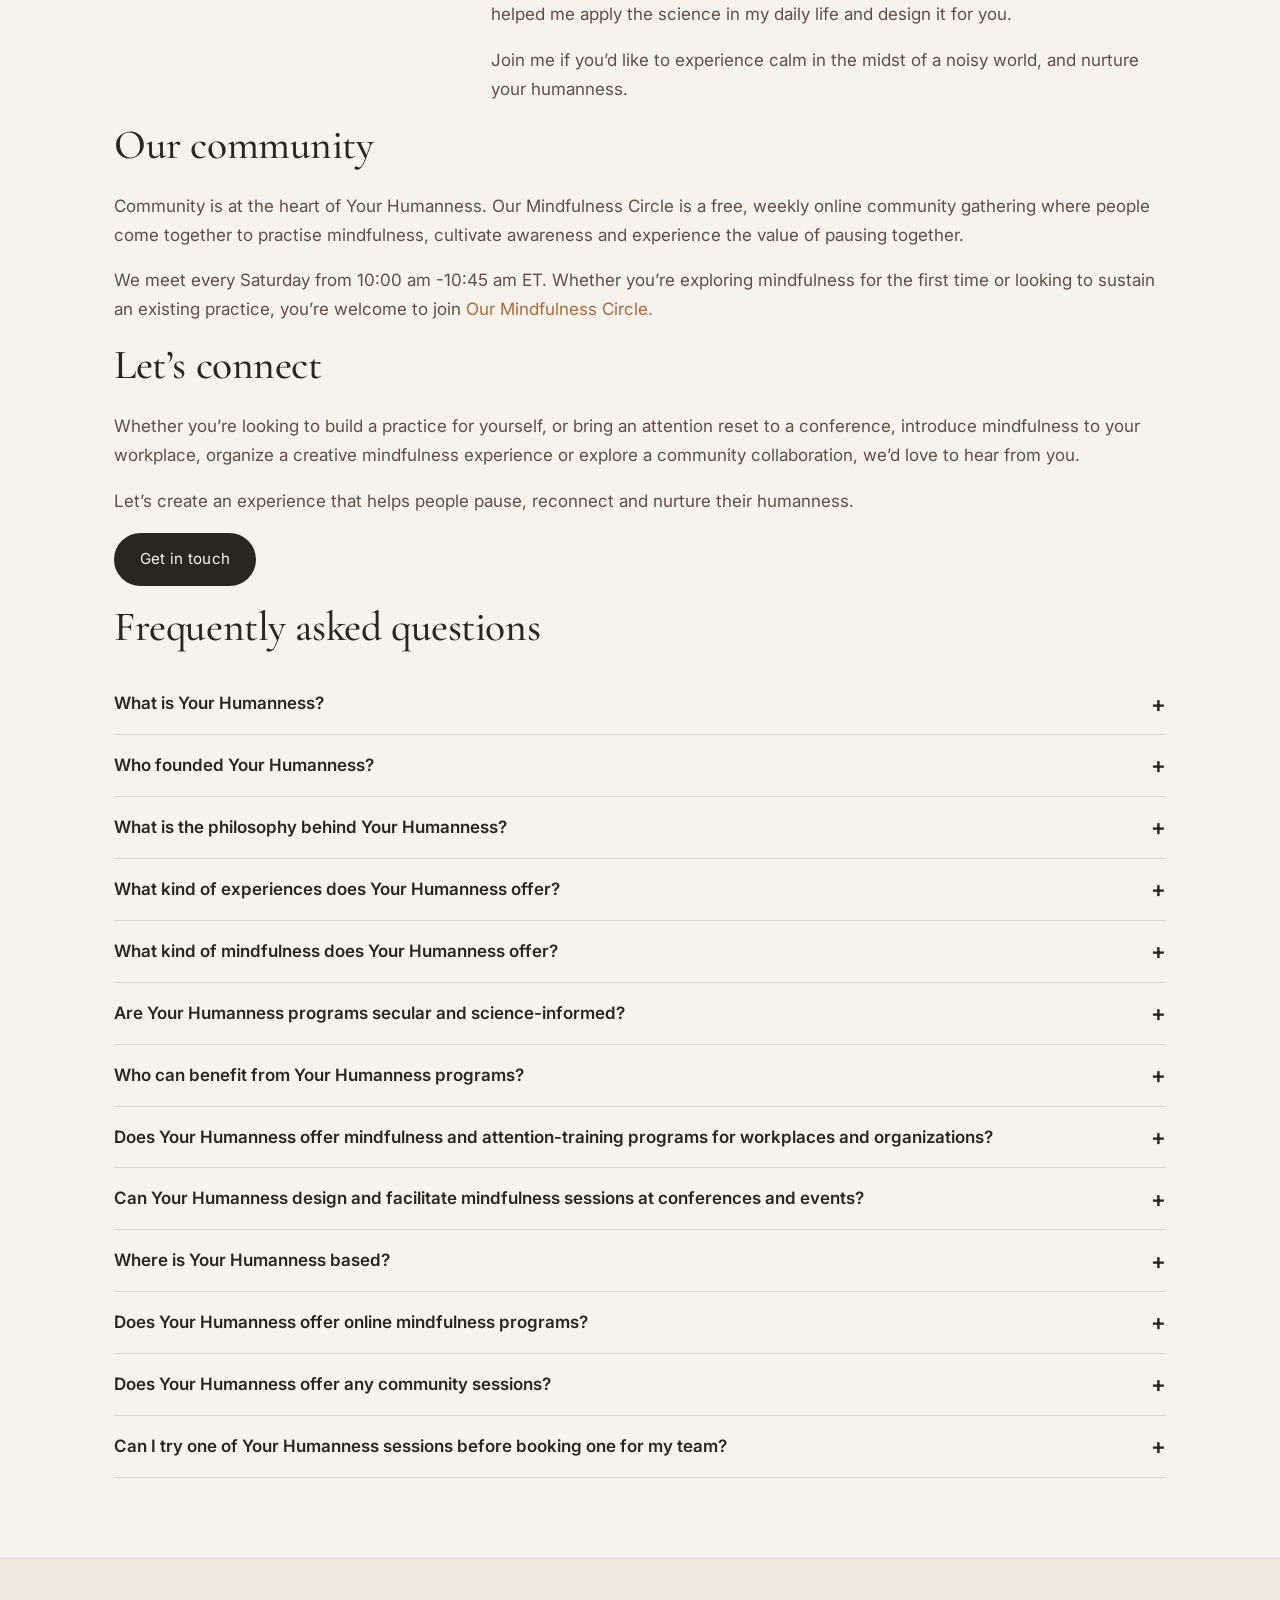
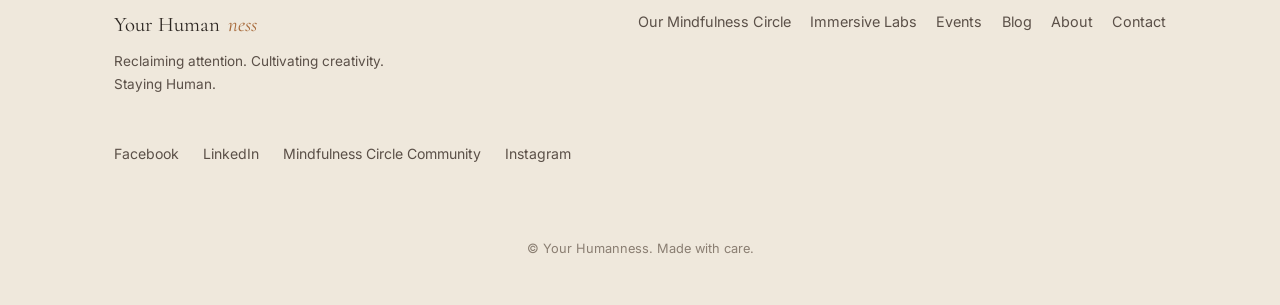
==== commit 8a33cb7a: "Enhance about.html with new details sections Added details about experiences and mindfulness offerin" ====
--- a/about.html
+++ b/about.html
@@ -138,6 +138,12 @@
   </details>
 
   <details>
+    <summary>What kind of experiences does Your Humanness offer?</summary>
+    <p>Your Humanness has human attention at the core of all its programs and experiences. Our experiences help people cultivate attention, awareness, creativity, listening and more meaningful human connection.</p> 
+    <p>Our Mindfulness circle cultivates attention to inner experience. Cathar(t)sis cultivates attention to inner expression. Our organizational programs include strengthening attention to others. Attention resets help people notice habitual patterns and reconnect with the present moment with more awareness. We custom design experiences based on your needs. <a href="work-with-us.html">Contact Us.</a> to design an experience.</p>
+  </details>
+
+  <details>
     <summary>What kind of mindfulness does Your Humanness offer?</summary>
     <p>Your Humanness offers accessible, secular and science-informed mindfulness practices inspired by Mindfulness-Based Stress Reduction (MBSR). These include guided awareness practices, attention exercises, mindful listening, reflective writing and creative exploration. Our experiences are designed to help people develop greater focus, emotional well-being and develop human relationships in our personal and professional lives.</p>
   </details>
@@ -149,7 +155,7 @@
 
   <details>
     <summary>Who can benefit from Your Humanness programs?</summary>
-    <p>Our programs are designed for individuals, professionals, teams and communities navigating the demands of fast-paced, digitally connected lives. They can be particularly relevant for people experiencing information overload, constant distractions or difficulty making space for focused attention and meaningful connection. We also work with organizations and event organizers looking to introduce attentional reseets and intentional pauses into their environments. We're happy to work with non-profits and bring our experiences to them. Please <a href="work-with-us.html">Contact Us.</a></p>
+    <p>Our programs are designed for individuals, professionals, teams and communities navigating the demands of fast-paced, digitally connected lives. They can be particularly relevant for people experiencing information overload, constant distractions or difficulty making space for focused attention and meaningful connection. We also work with organizations and event organizers looking to introduce attentional resets and intentional pauses into their environments. We're happy to work with non-profits and bring our experiences to them. Please <a href="work-with-us.html">Contact Us.</a></p>
   </details>
 
   <details>
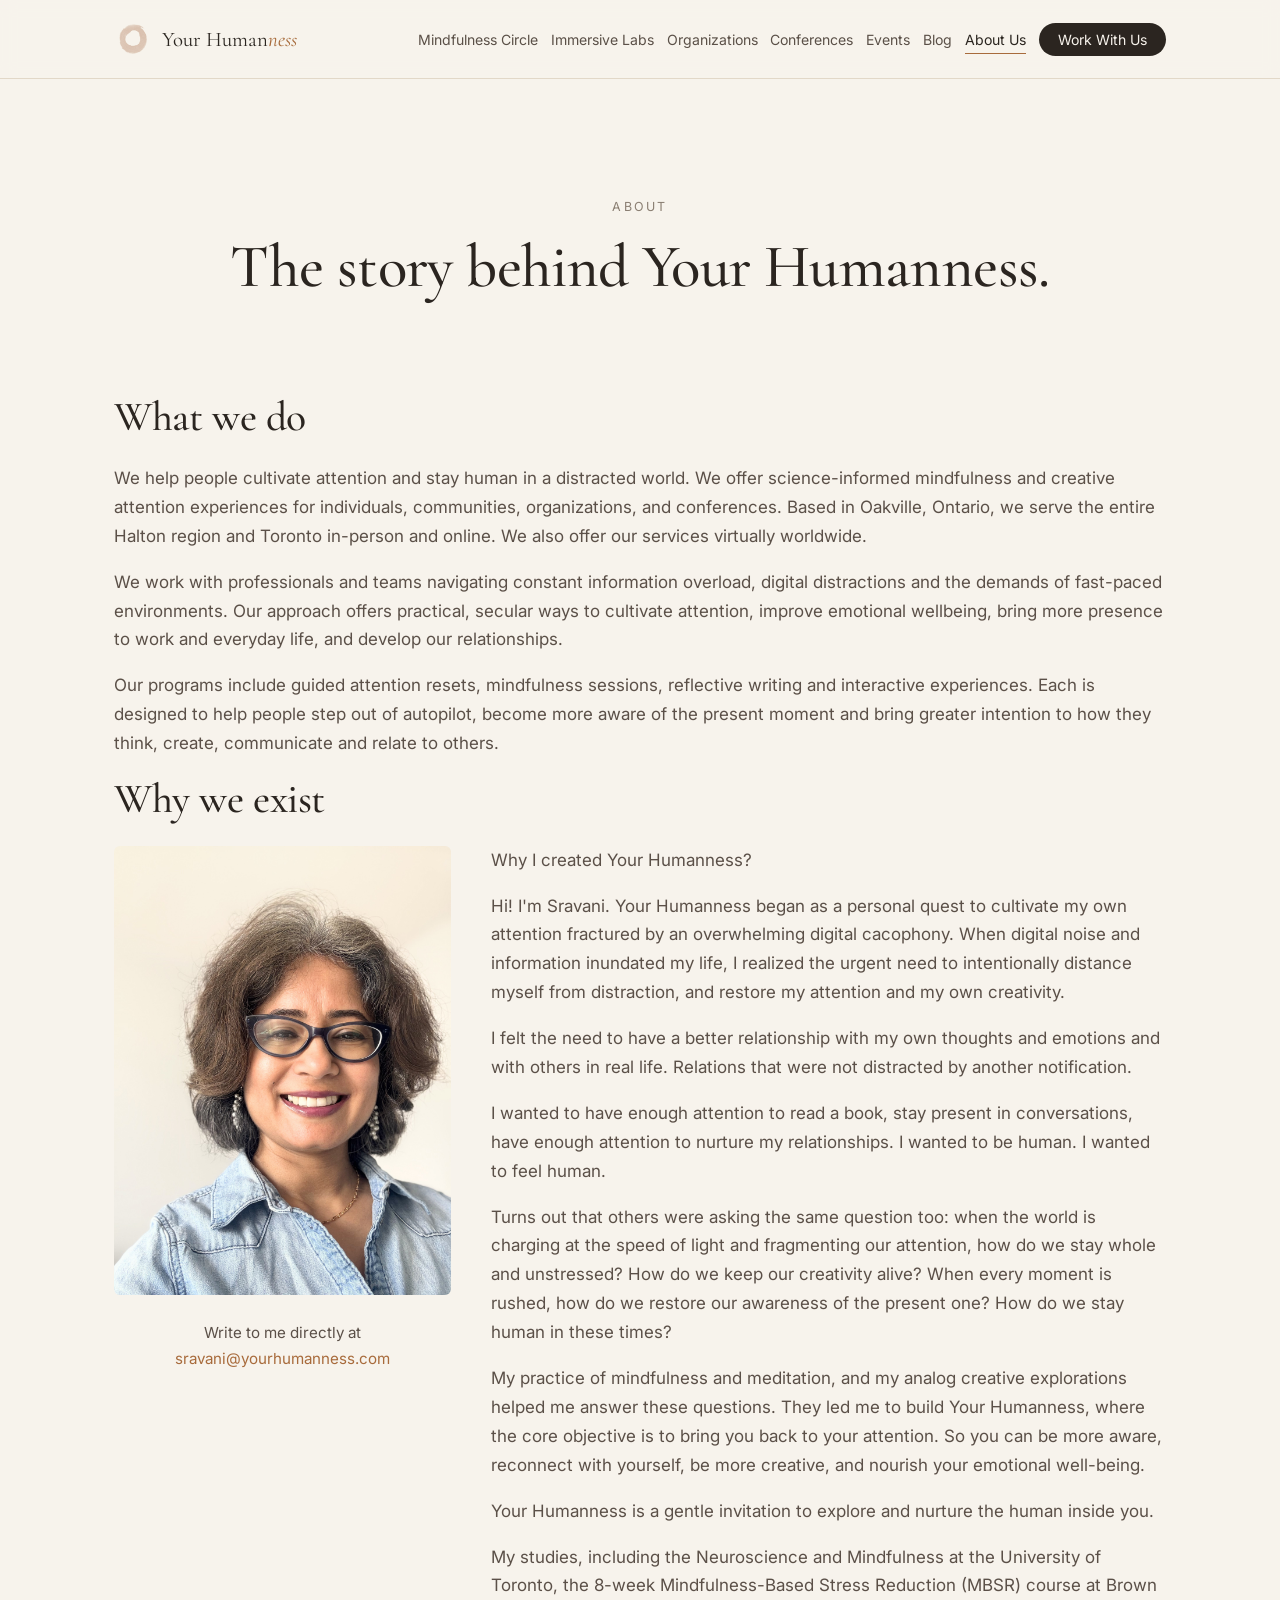
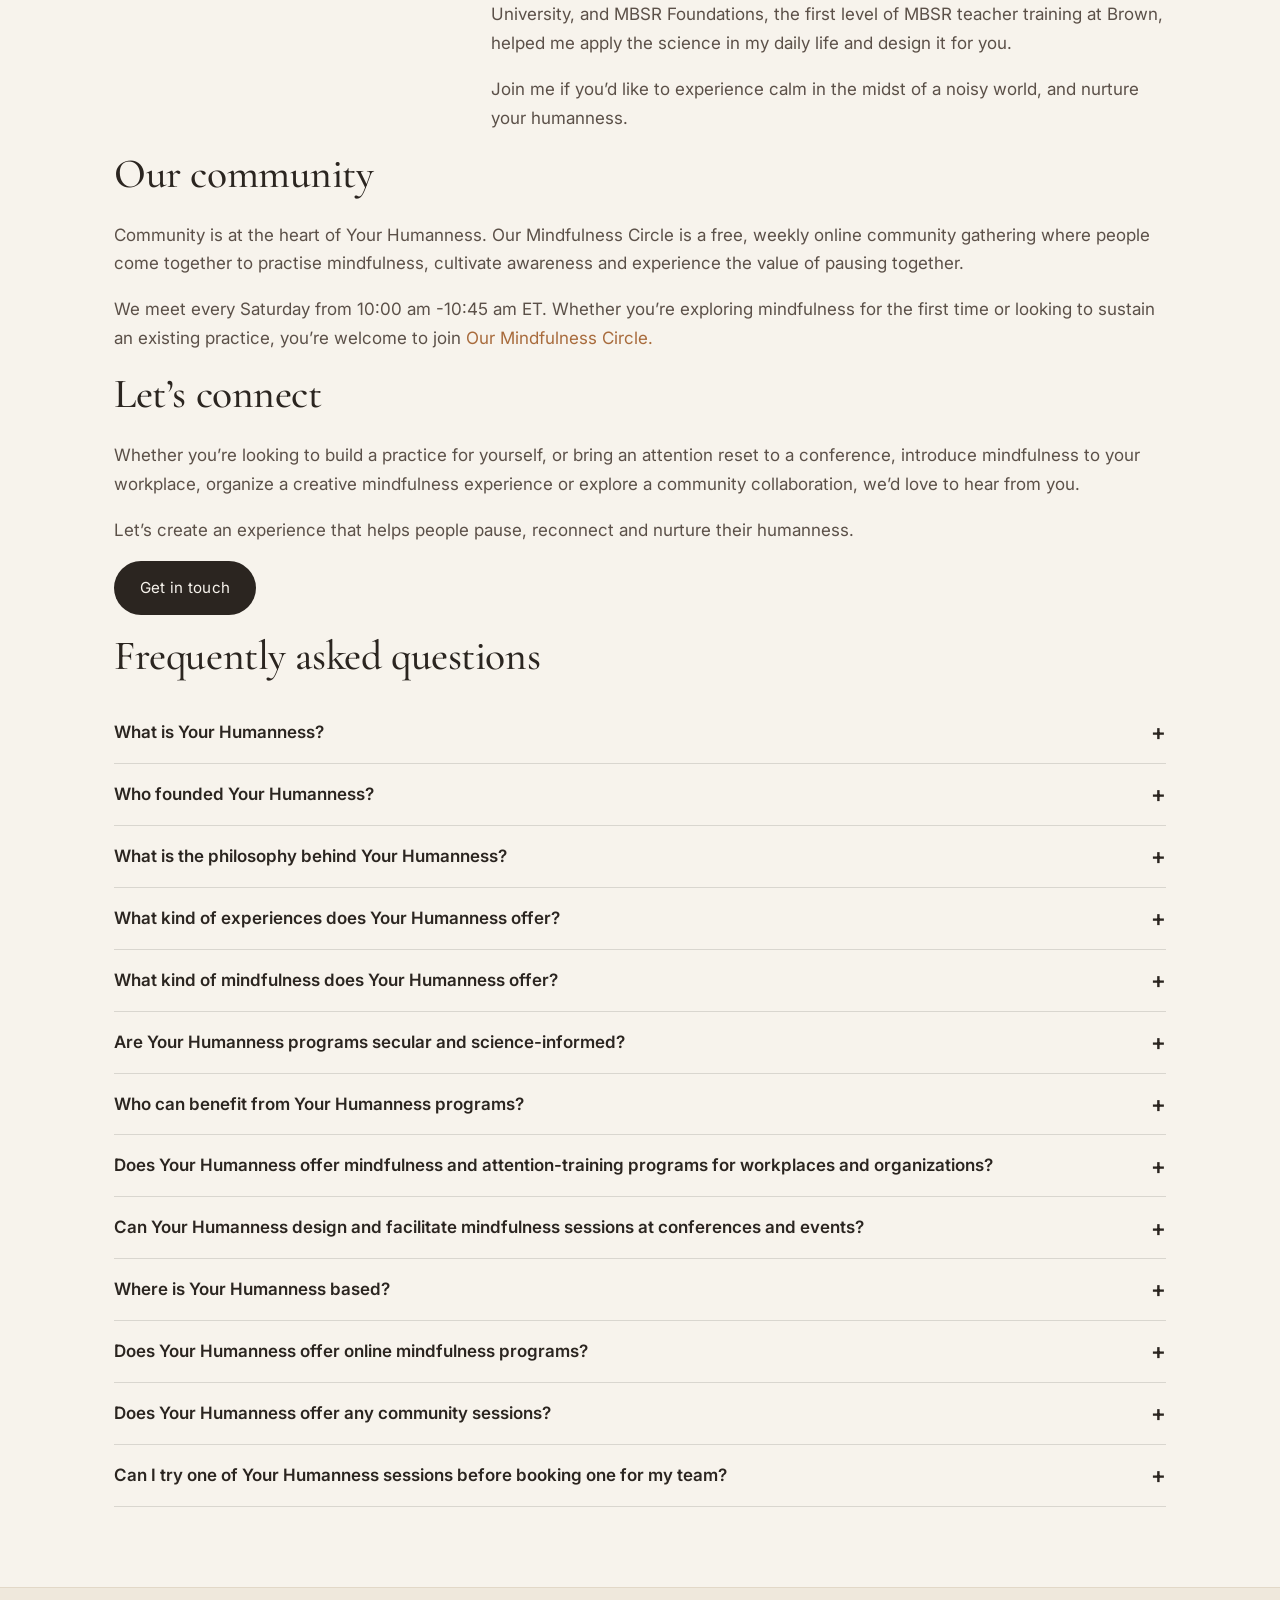
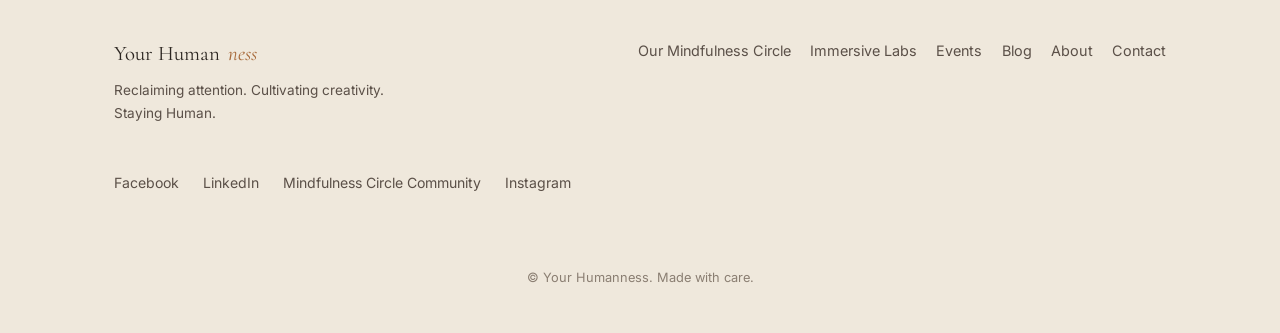
==== commit 54732031: "Revise description of services offered" ====
--- a/about.html
+++ b/about.html
@@ -59,9 +59,9 @@
 <!-- 1. WHAT WE DO -->
 <section class="container">
   <h2>What we do</h2>
-  <p>We offer science-informed mindfulness and creative attention experiences for individuals, communities, organizations, and conferences. Based in Oakville, Ontario, we serve the entire Halton region and Toronto in-person and online. We also offer our services virtually worldwide.</p>
+  <p>We help people cultivate attention and stay human in a distracted world. We offer science-informed mindfulness and creative attention experiences for individuals, communities, organizations, and conferences. Based in Oakville, Ontario, we serve the entire Halton region and Toronto in-person and online. We also offer our services virtually worldwide.</p>
   <p>We work with professionals and teams navigating constant information overload, digital distractions and the demands of fast-paced environments. Our approach offers practical, secular ways to cultivate attention, improve emotional wellbeing, bring more presence to work and everyday life, and develop our relationships.</p>
-  <p>Our programs include guided attention resets, mindfulness sessions, reflective writing and interactive experiences designed to help people pause, reconnect with the present moment and engage more intentionally.</p>
+  <p>Our programs include guided attention resets, mindfulness sessions, reflective writing and interactive experiences. Each is designed to help people step out of autopilot, become more aware of the present moment and bring greater intention to how they think, create, communicate and relate to others.</p>
 </section>
 
 <!-- 2. WHY WE EXIST (founder photo + founder's note) -->
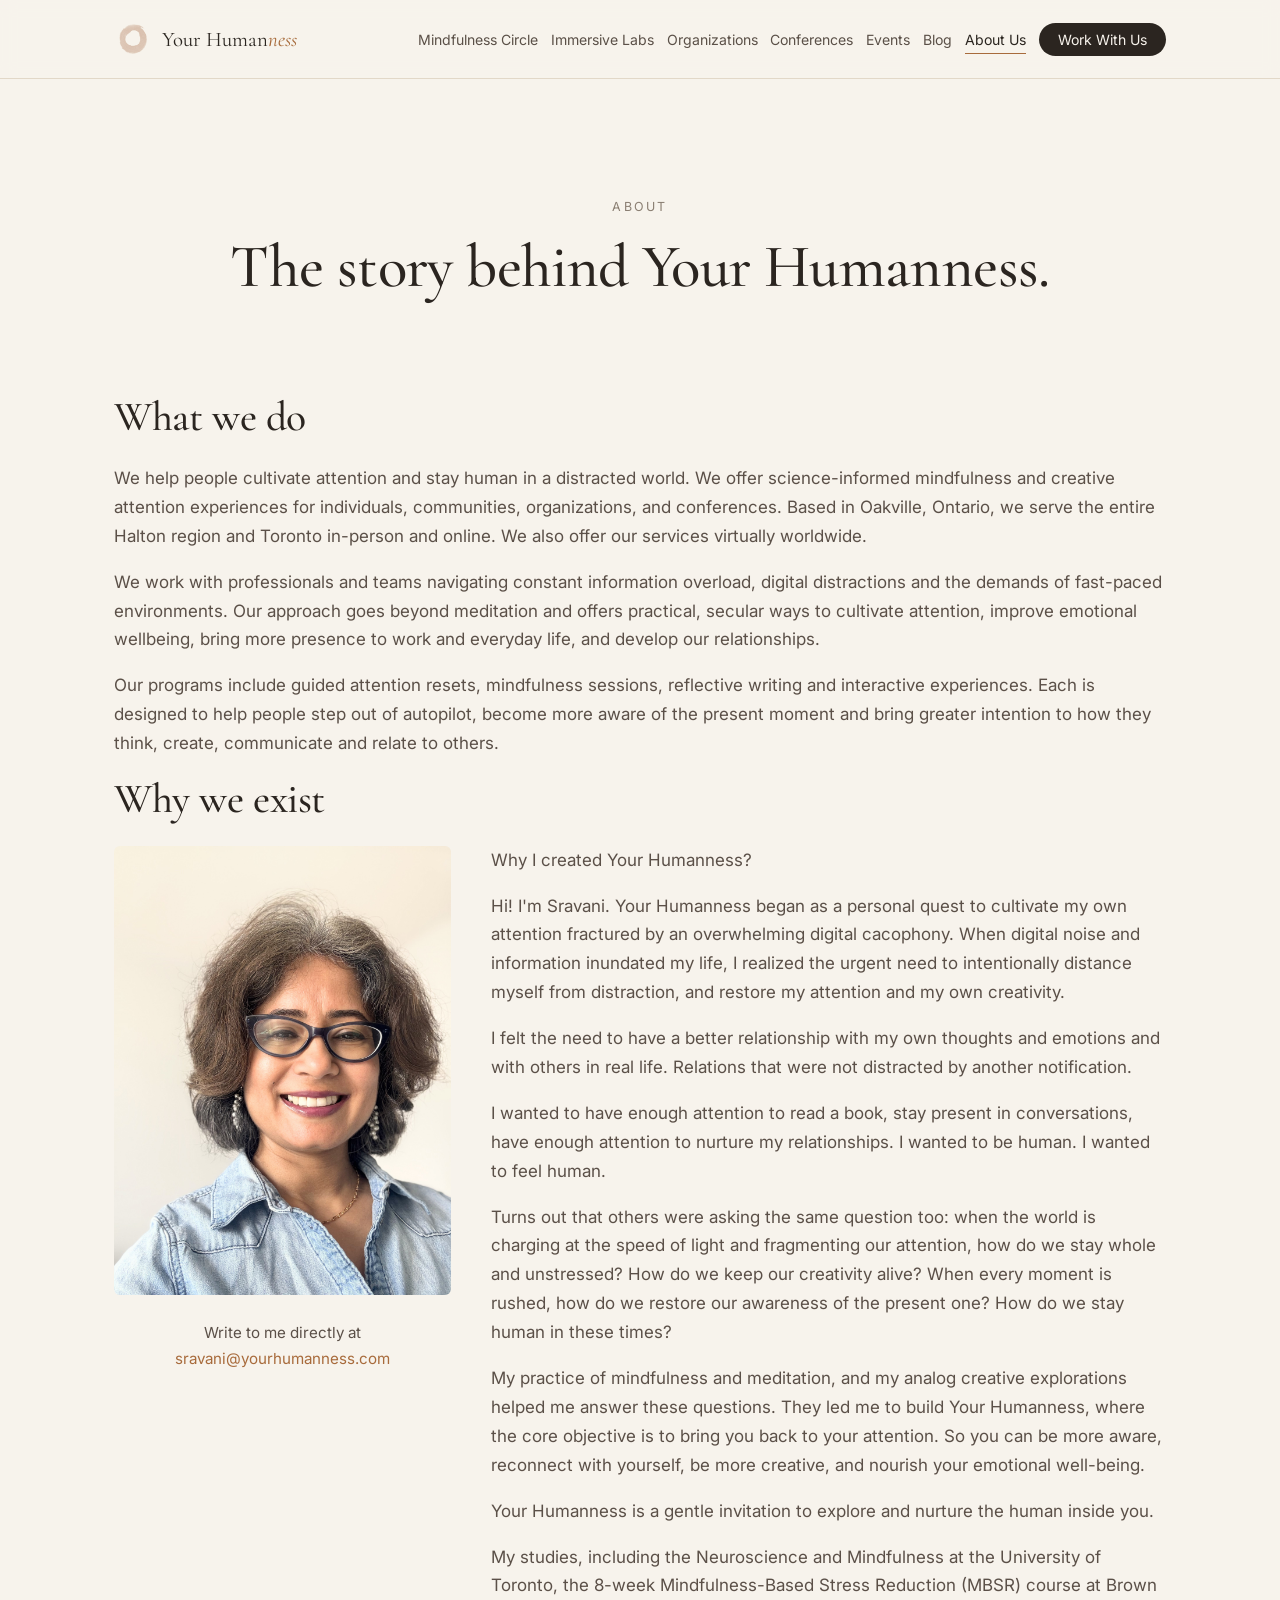
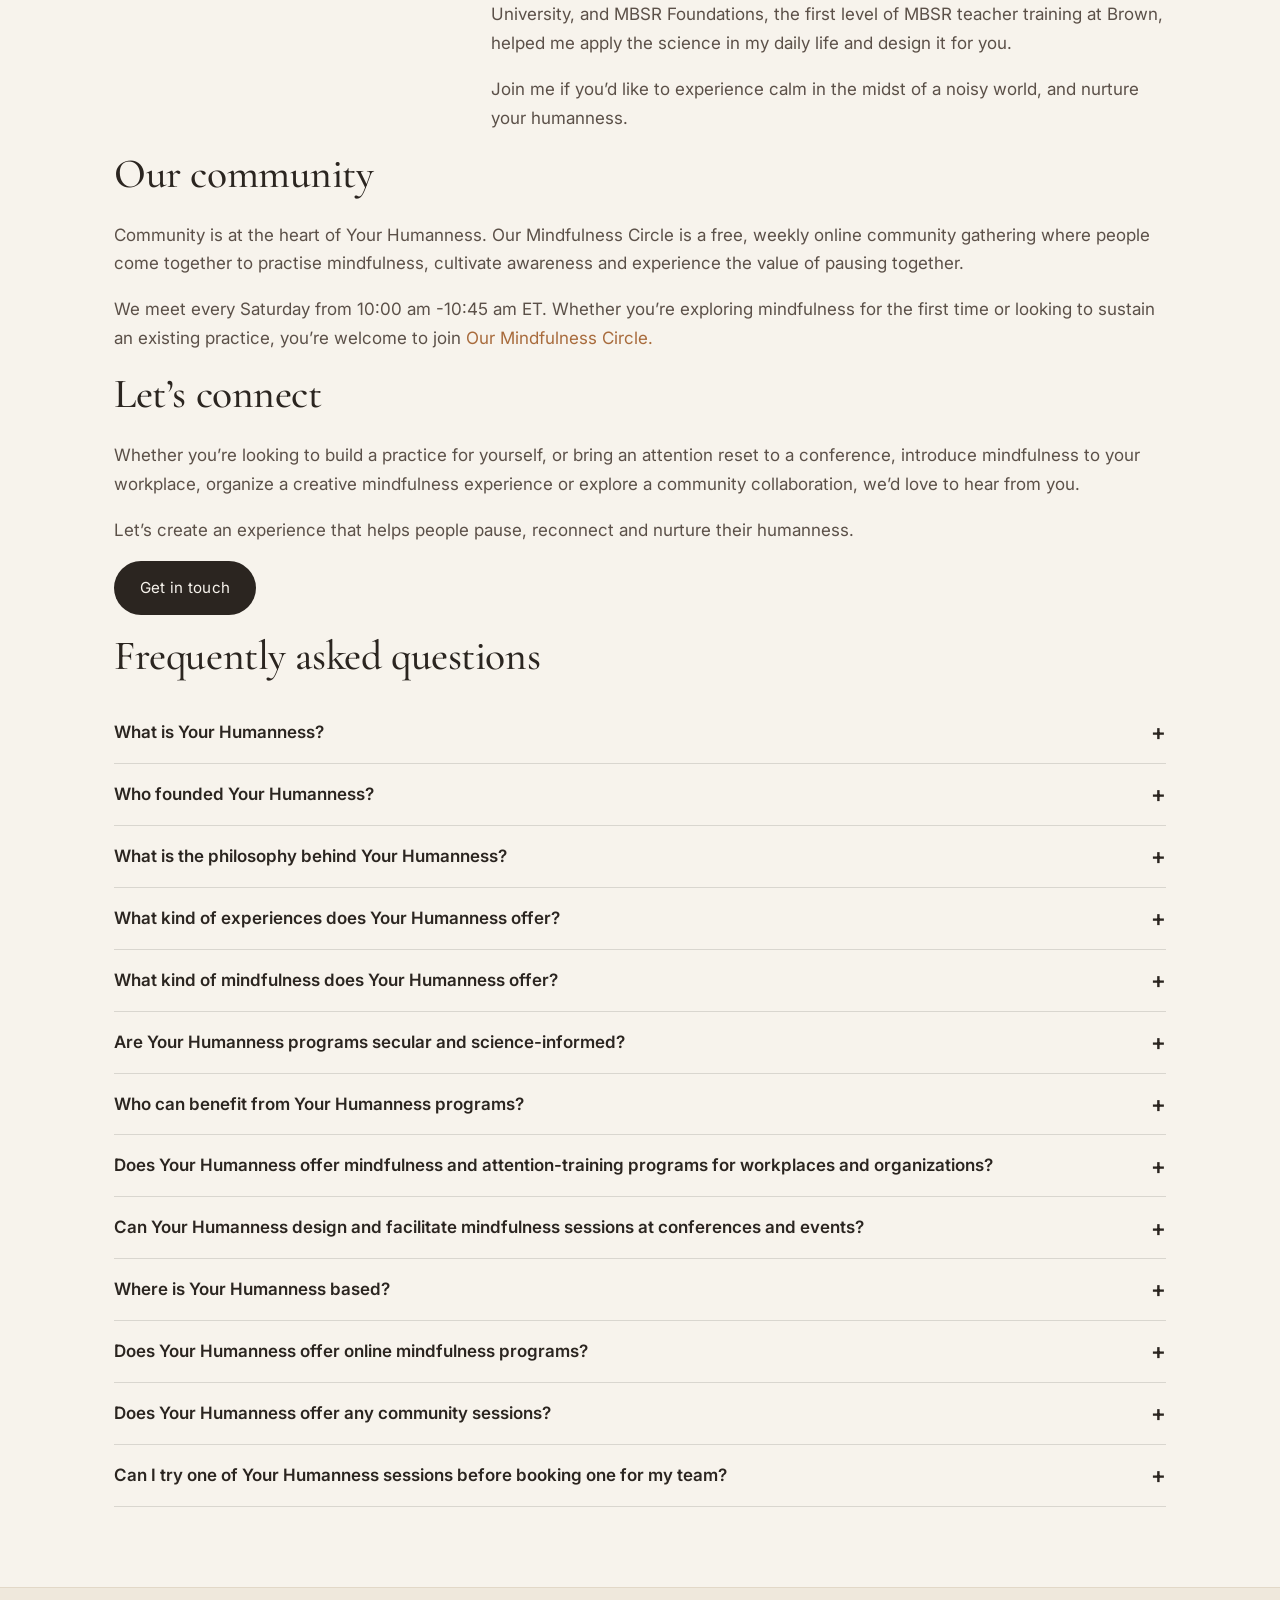
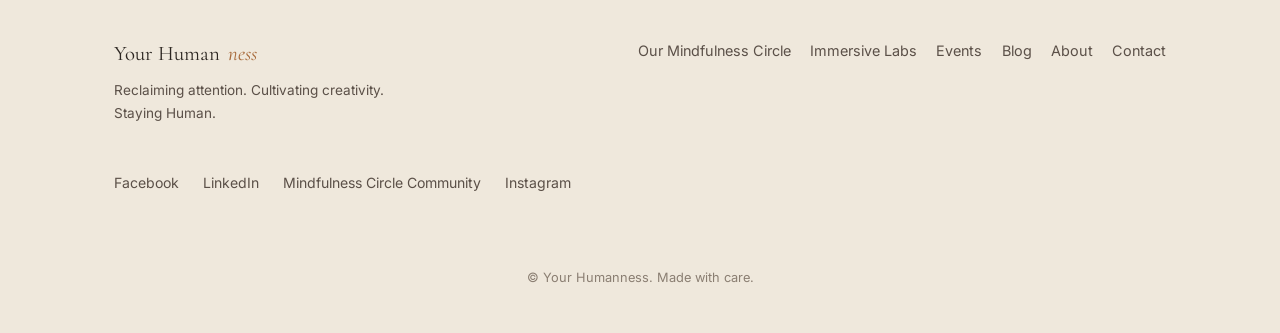
==== commit 9d0c7b83: "Update description of professional services offered" ====
--- a/about.html
+++ b/about.html
@@ -60,7 +60,7 @@
 <section class="container">
   <h2>What we do</h2>
   <p>We help people cultivate attention and stay human in a distracted world. We offer science-informed mindfulness and creative attention experiences for individuals, communities, organizations, and conferences. Based in Oakville, Ontario, we serve the entire Halton region and Toronto in-person and online. We also offer our services virtually worldwide.</p>
-  <p>We work with professionals and teams navigating constant information overload, digital distractions and the demands of fast-paced environments. Our approach offers practical, secular ways to cultivate attention, improve emotional wellbeing, bring more presence to work and everyday life, and develop our relationships.</p>
+  <p>We work with professionals and teams navigating constant information overload, digital distractions and the demands of fast-paced environments. Our approach goes beyond meditation and offers practical, secular ways to cultivate attention, improve emotional wellbeing, bring more presence to work and everyday life, and develop our relationships.</p>
   <p>Our programs include guided attention resets, mindfulness sessions, reflective writing and interactive experiences. Each is designed to help people step out of autopilot, become more aware of the present moment and bring greater intention to how they think, create, communicate and relate to others.</p>
 </section>
 
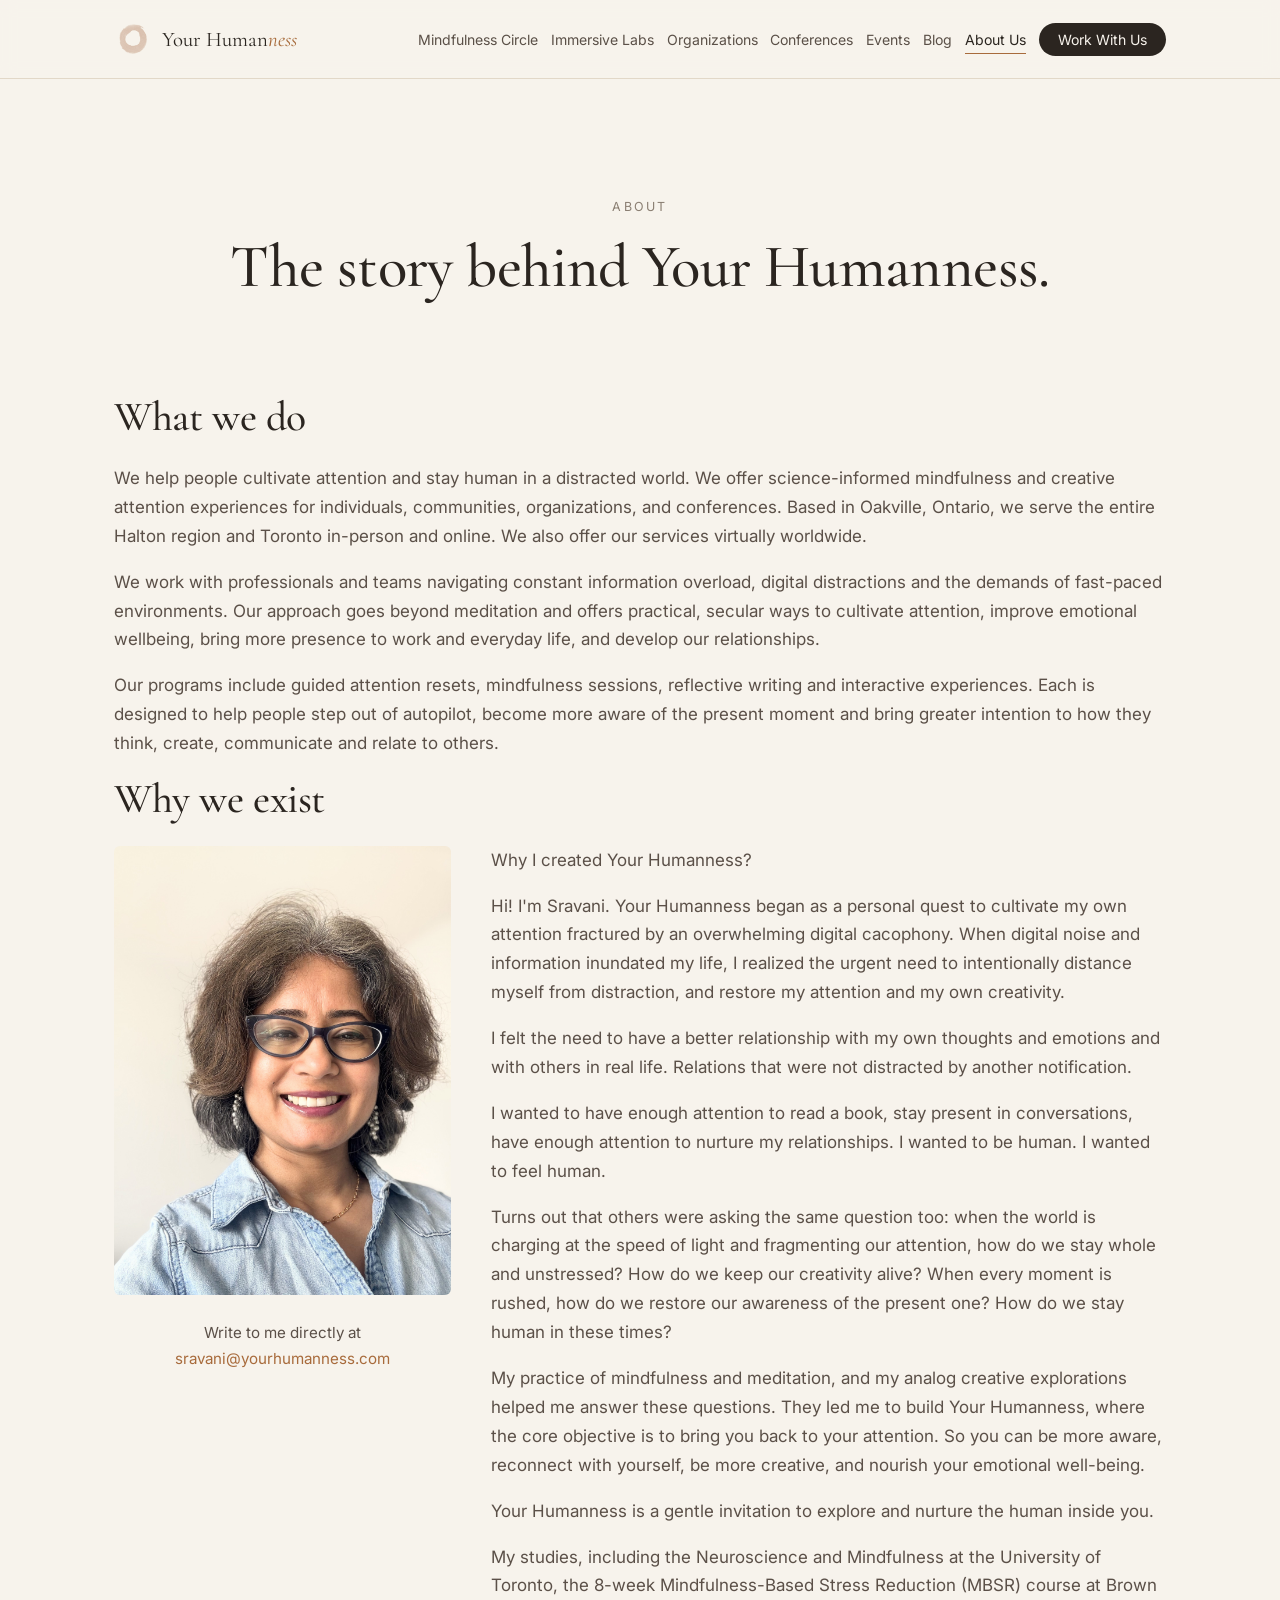
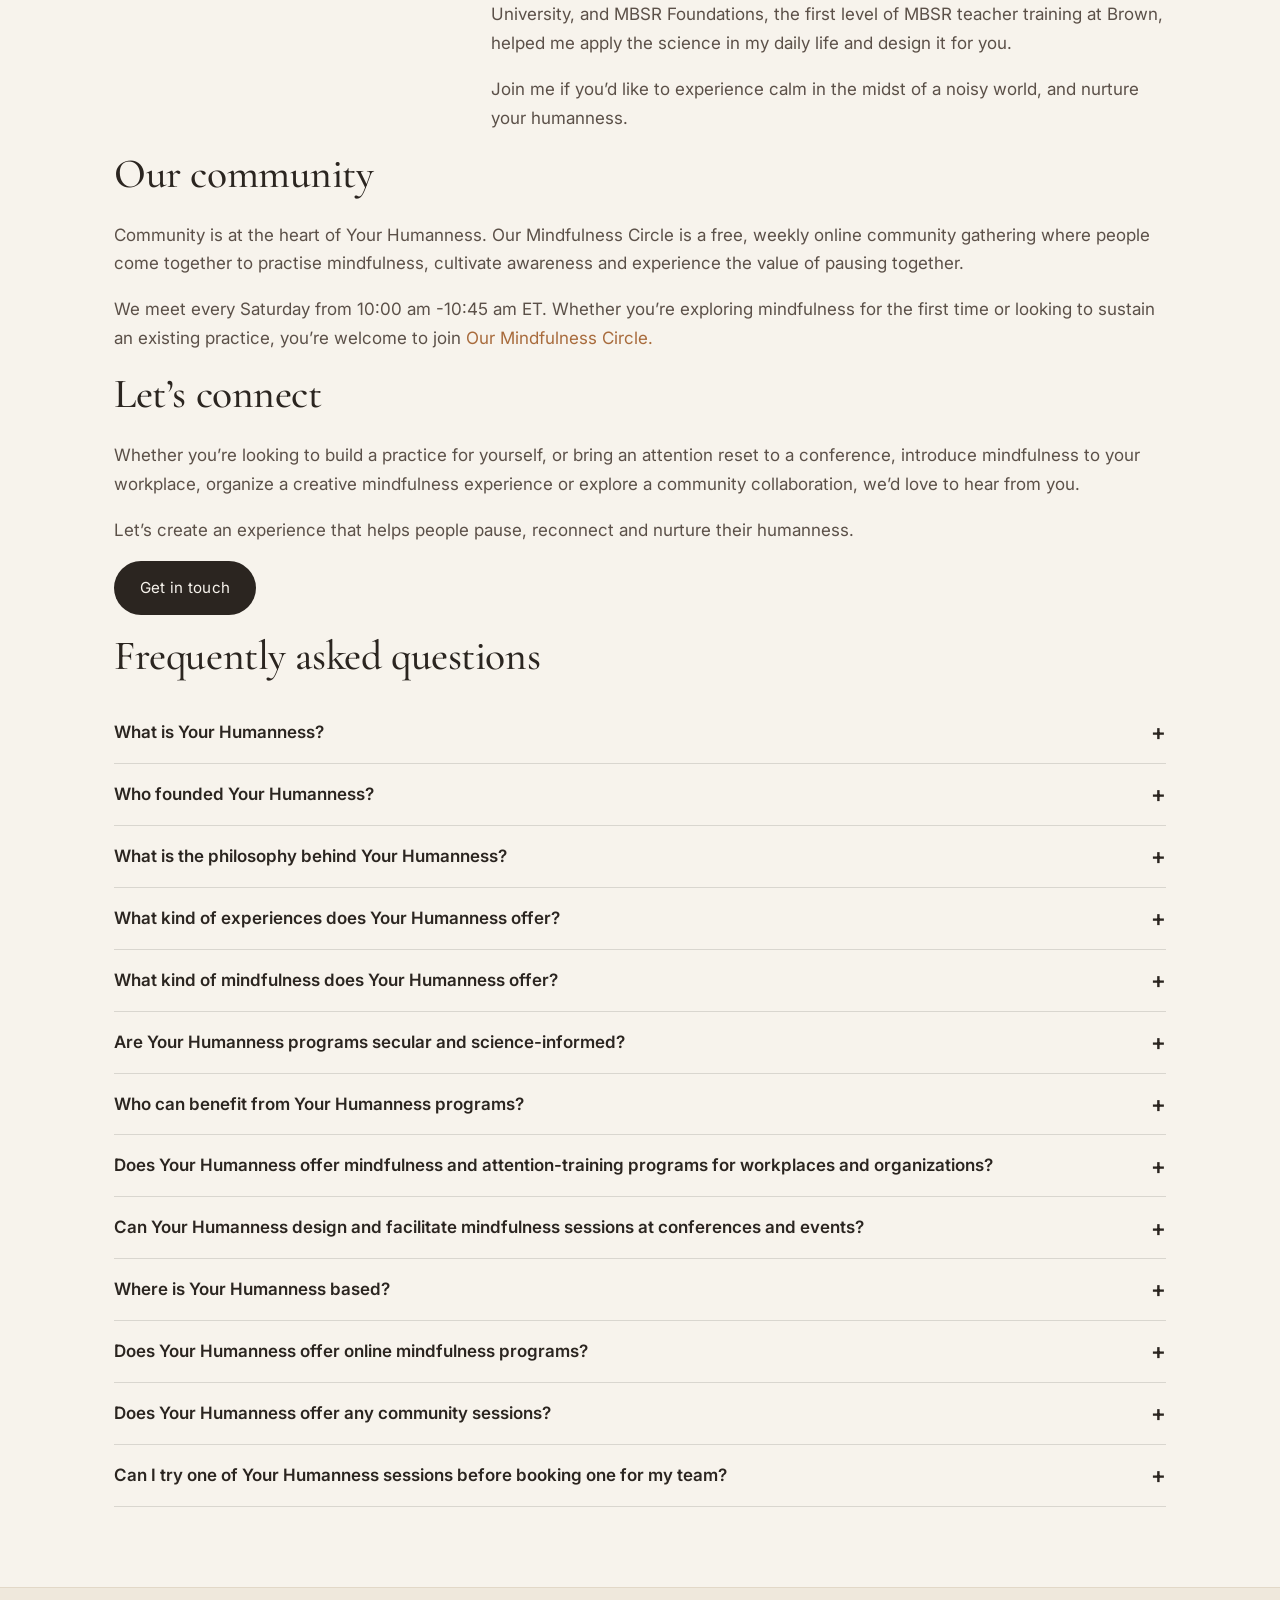
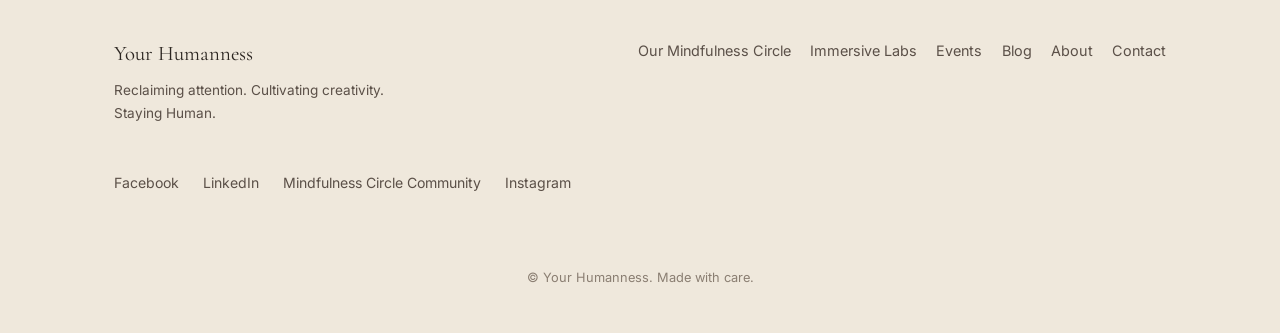
==== commit bf56eda2: "Correct typo in footer brand name" ====
--- a/about.html
+++ b/about.html
@@ -276,7 +276,7 @@
 </section>-->
 
 <footer><div class="foot-inner">
-<div><a href="index.html" class="brand">Your Human<em>ness</em></a>
+<div><a href="index.html" class="brand">Your Humanness</a>
 <p style="font-size:.85rem;margin-top:.5rem;max-width:280px">Reclaiming attention. Cultivating creativity. Staying Human.</p></div>
 <ul class="foot-links">
 <li><a href="mindfulness-circle.html">Our Mindfulness Circle</a></li>
--- a/styles.css
+++ b/styles.css
@@ -303,3 +303,13 @@
 .faq details p {
   margin: .75rem 0 0;
 }
+
+.credentials-list {
+  display: inline-block;
+  text-align: left;
+  margin: 1.25rem 0;
+  padding-left: 1.25rem;   /* keeps the bullets inside the block */
+}
+.credentials-list li {
+  padding: .35rem 0;
+}
